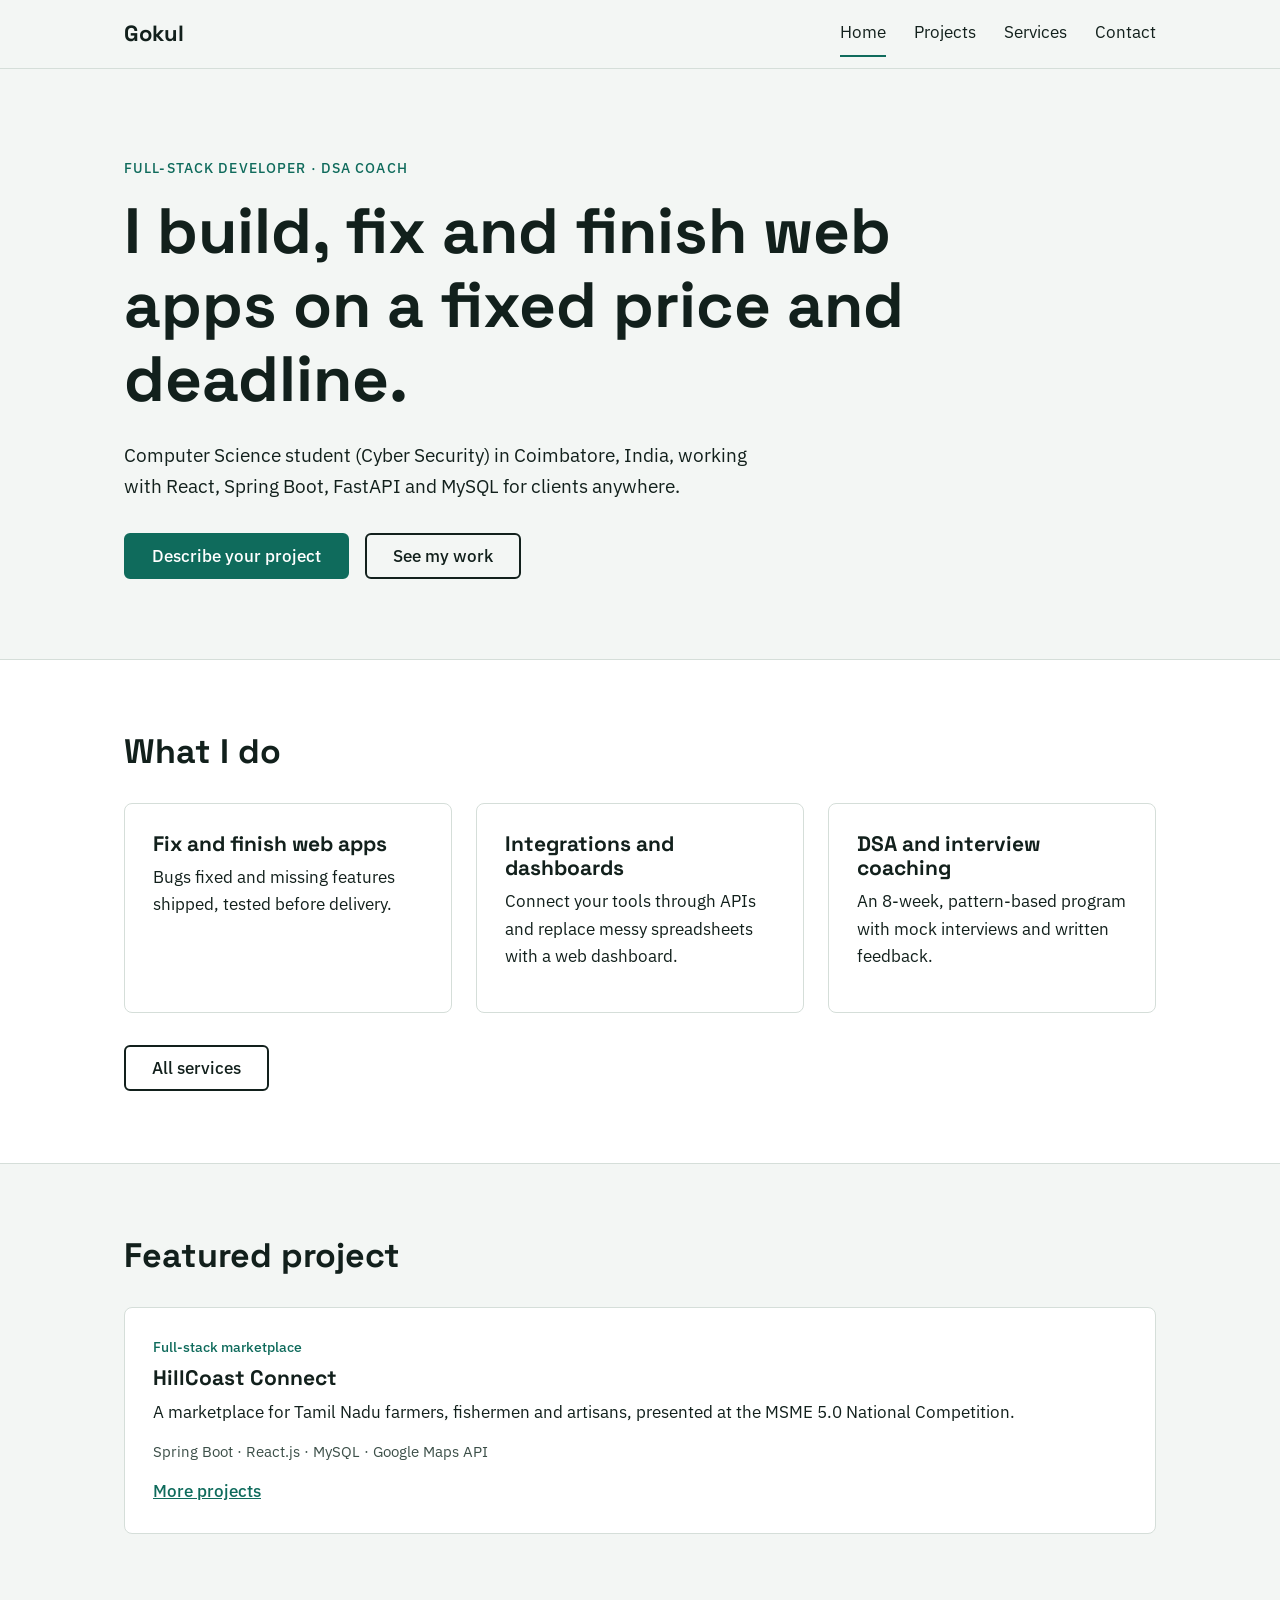
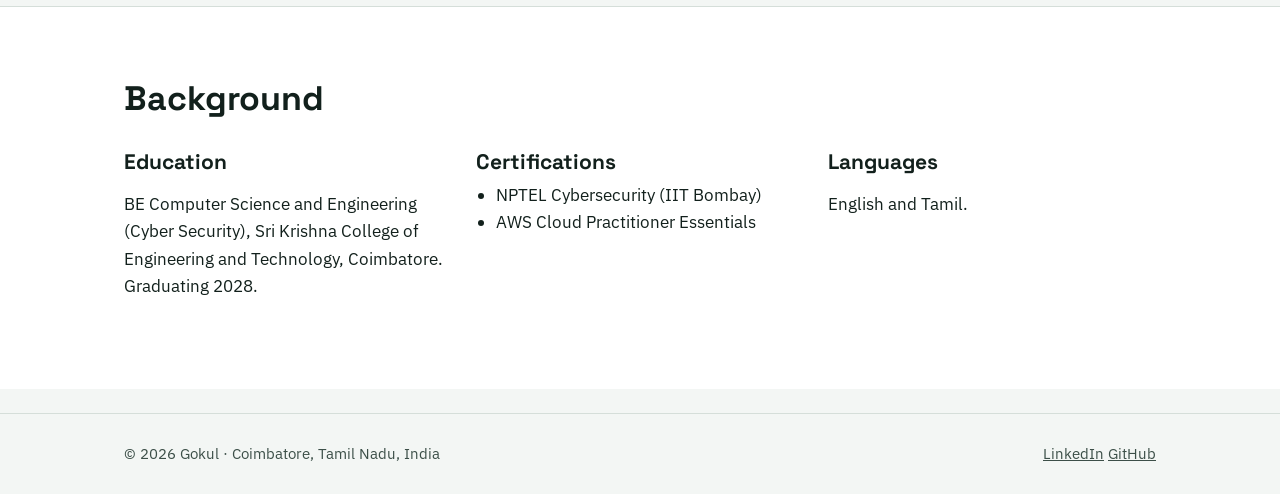
==== index.html @ b51adae1 "Initialize portfolio website" ====
<!doctype html>
<html lang="en">
<head>
<meta charset="utf-8">
<meta name="viewport" content="width=device-width, initial-scale=1">
<title>Gokul | Full-stack developer and DSA coach</title>
<meta name="description" content="Full-stack developer and DSA coach. I build, fix and finish web apps on a fixed price and deadline.">
<link rel="preconnect" href="https://fonts.googleapis.com">
<link rel="stylesheet" href="https://fonts.googleapis.com/css2?family=IBM+Plex+Sans:wght@400;500&family=Space+Grotesk:wght@500;700&display=swap">
<link rel="stylesheet" href="css/style.css">
</head>
<body>
<header class="site-header"><div class="wrap bar">
<a class="brand" href="index.html">Gokul</a>
<button class="menu" aria-expanded="false" aria-controls="nav">Menu</button>
<nav id="nav" aria-label="Main"><a href="index.html" aria-current="page">Home</a><a href="projects.html">Projects</a><a href="services.html">Services</a><a href="contact.html">Contact</a></nav>
</div></header>
<main>

<section class="wrap hero">
<p class="eyebrow">Full-stack developer &middot; DSA coach</p>
<h1>I build, fix and finish web apps on a fixed price and deadline.</h1>
<p class="lead">Computer Science student (Cyber Security) in Coimbatore, India, working with React, Spring Boot, FastAPI and MySQL for clients anywhere.</p>
<div class="actions"><a class="btn" href="contact.html">Describe your project</a><a class="btn ghost" href="projects.html">See my work</a></div>
</section>
<section class="block alt"><div class="wrap">
<h2>What I do</h2>
<div class="grid">
<div class="card"><h3>Fix and finish web apps</h3><p>Bugs fixed and missing features shipped, tested before delivery.</p></div>
<div class="card"><h3>Integrations and dashboards</h3><p>Connect your tools through APIs and replace messy spreadsheets with a web dashboard.</p></div>
<div class="card"><h3>DSA and interview coaching</h3><p>An 8-week, pattern-based program with mock interviews and written feedback.</p></div>
</div>
<div class="actions"><a class="btn ghost" href="services.html">All services</a></div>
</div></section>
<section class="block"><div class="wrap">
<h2>Featured project</h2>
<div class="card"><p class="tag">Full-stack marketplace</p><h3>HillCoast Connect</h3>
<p>A marketplace for Tamil Nadu farmers, fishermen and artisans, presented at the MSME 5.0 National Competition.</p>
<p class="stack">Spring Boot &middot; React.js &middot; MySQL &middot; Google Maps API</p>
<a class="more" href="projects.html">More projects</a></div>
</div></section>
<section class="block alt"><div class="wrap">
<h2>Background</h2>
<div class="grid">
<div><h3>Education</h3><p>BE Computer Science and Engineering (Cyber Security), Sri Krishna College of Engineering and Technology, Coimbatore. Graduating 2028.</p></div>
<div><h3>Certifications</h3><ul class="plain"><li>NPTEL Cybersecurity (IIT Bombay)</li><li>AWS Cloud Practitioner Essentials</li></ul></div>
<div><h3>Languages</h3><p>English and Tamil.</p></div>
</div>
</div></section>
</main>
<footer><div class="wrap"><span>&copy; <span id="year"></span> Gokul &middot; Coimbatore, Tamil Nadu, India</span>
<span><a data-site="linkedin" href="#">LinkedIn</a> <a data-site="github" href="#">GitHub</a></span></div></footer>
<script src="js/config.js"></script>
<script src="js/main.js"></script>
</body>
</html>
---- css/style.css ----
:root{--bg:#F3F6F4;--ink:#12201C;--mute:#3C4F48;--line:#D5DED9;--card:#fff;--accent:#0F6B5C}
*{box-sizing:border-box}
body{margin:0;background:var(--bg);color:var(--ink);font:17px/1.6 'IBM Plex Sans',system-ui,sans-serif}
h1,h2,h3,.brand{font-family:'Space Grotesk',system-ui,sans-serif;line-height:1.15;margin:0}
a{color:inherit}
:focus-visible{outline:3px solid var(--accent);outline-offset:3px}
.wrap{max-width:1080px;margin:0 auto;padding:0 24px}
.site-header{border-bottom:1px solid var(--line);background:var(--bg);position:sticky;top:0;z-index:5}
.bar{display:flex;align-items:center;justify-content:space-between;min-height:68px;gap:16px}
.brand{font-size:22px;font-weight:700;text-decoration:none}
nav{display:flex;gap:28px}
nav a{text-decoration:none;padding:8px 0;border-bottom:2px solid transparent}
nav a:hover,nav a[aria-current]{border-color:var(--accent)}
.menu{display:none;min-height:44px;padding:0 16px;border:2px solid var(--ink);background:none;color:inherit;font:inherit;border-radius:6px;cursor:pointer}
.eyebrow{font-size:14px;font-weight:500;letter-spacing:.08em;text-transform:uppercase;color:var(--accent);margin:0 0 16px}
.hero{padding-top:88px;padding-bottom:80px}
h1{font-size:clamp(36px,6vw,64px);font-weight:700;max-width:820px}
h2{font-size:clamp(26px,4vw,34px);margin-bottom:32px}
h3{font-size:21px;margin-bottom:8px}
.lead{font-size:19px;max-width:640px;margin:24px 0 0}
.actions{display:flex;flex-wrap:wrap;gap:16px;margin-top:32px}
.btn{display:inline-flex;align-items:center;min-height:46px;padding:0 26px;background:var(--accent);color:#fff;border:2px solid var(--accent);border-radius:6px;font:500 17px 'IBM Plex Sans',sans-serif;text-decoration:none;cursor:pointer}
.btn:hover{opacity:.88}
.btn.ghost{background:none;color:var(--ink);border-color:var(--ink)}
section.block{padding:72px 0;border-top:1px solid var(--line)}
section.alt{background:#fff}
.grid{display:grid;grid-template-columns:repeat(auto-fit,minmax(260px,1fr));gap:24px}
.card{background:var(--card);border:1px solid var(--line);border-radius:8px;padding:28px}
.card .tag{font-size:14px;font-weight:500;color:var(--accent);margin:0 0 8px}
.card p{margin:0 0 14px}
.stack{font-size:15px;color:var(--mute)}
.card a.more{color:var(--accent);font-weight:500}
.dark{background:var(--ink);color:var(--bg);border-radius:8px;padding:44px 32px}
.dark p{max-width:680px;margin:0 0 16px}
ol.steps{margin:0;padding-left:22px;max-width:680px}
ol.steps li{margin-bottom:10px}
ul.plain{margin:0;padding-left:20px}
form{display:grid;gap:20px;max-width:640px}
label{display:grid;gap:6px;font-weight:500}
input,select,textarea{font:inherit;padding:12px 14px;border:1px solid #8FA39B;border-radius:6px;background:#fff;color:var(--ink);min-height:46px}
textarea{min-height:150px;resize:vertical}
.hp{position:absolute;left:-9999px}
[data-site]:not(.on){display:none}
.status{min-height:24px;font-weight:500}
.contact-grid{display:grid;grid-template-columns:minmax(0,640px) 1fr;gap:56px}
footer{border-top:1px solid var(--line);padding:28px 0;font-size:15px;color:var(--mute);margin-top:24px}
footer .wrap{display:flex;flex-wrap:wrap;gap:12px 28px;justify-content:space-between}
@media(max-width:860px){.contact-grid{grid-template-columns:1fr;gap:40px}}
@media(max-width:720px){.menu{display:block}nav{display:none;position:absolute;left:0;right:0;top:68px;background:var(--bg);border-bottom:1px solid var(--line);flex-direction:column;gap:0;padding:8px 24px 16px}nav.open{display:flex}nav a{padding:12px 0;min-height:44px}.hero{padding-top:56px}}
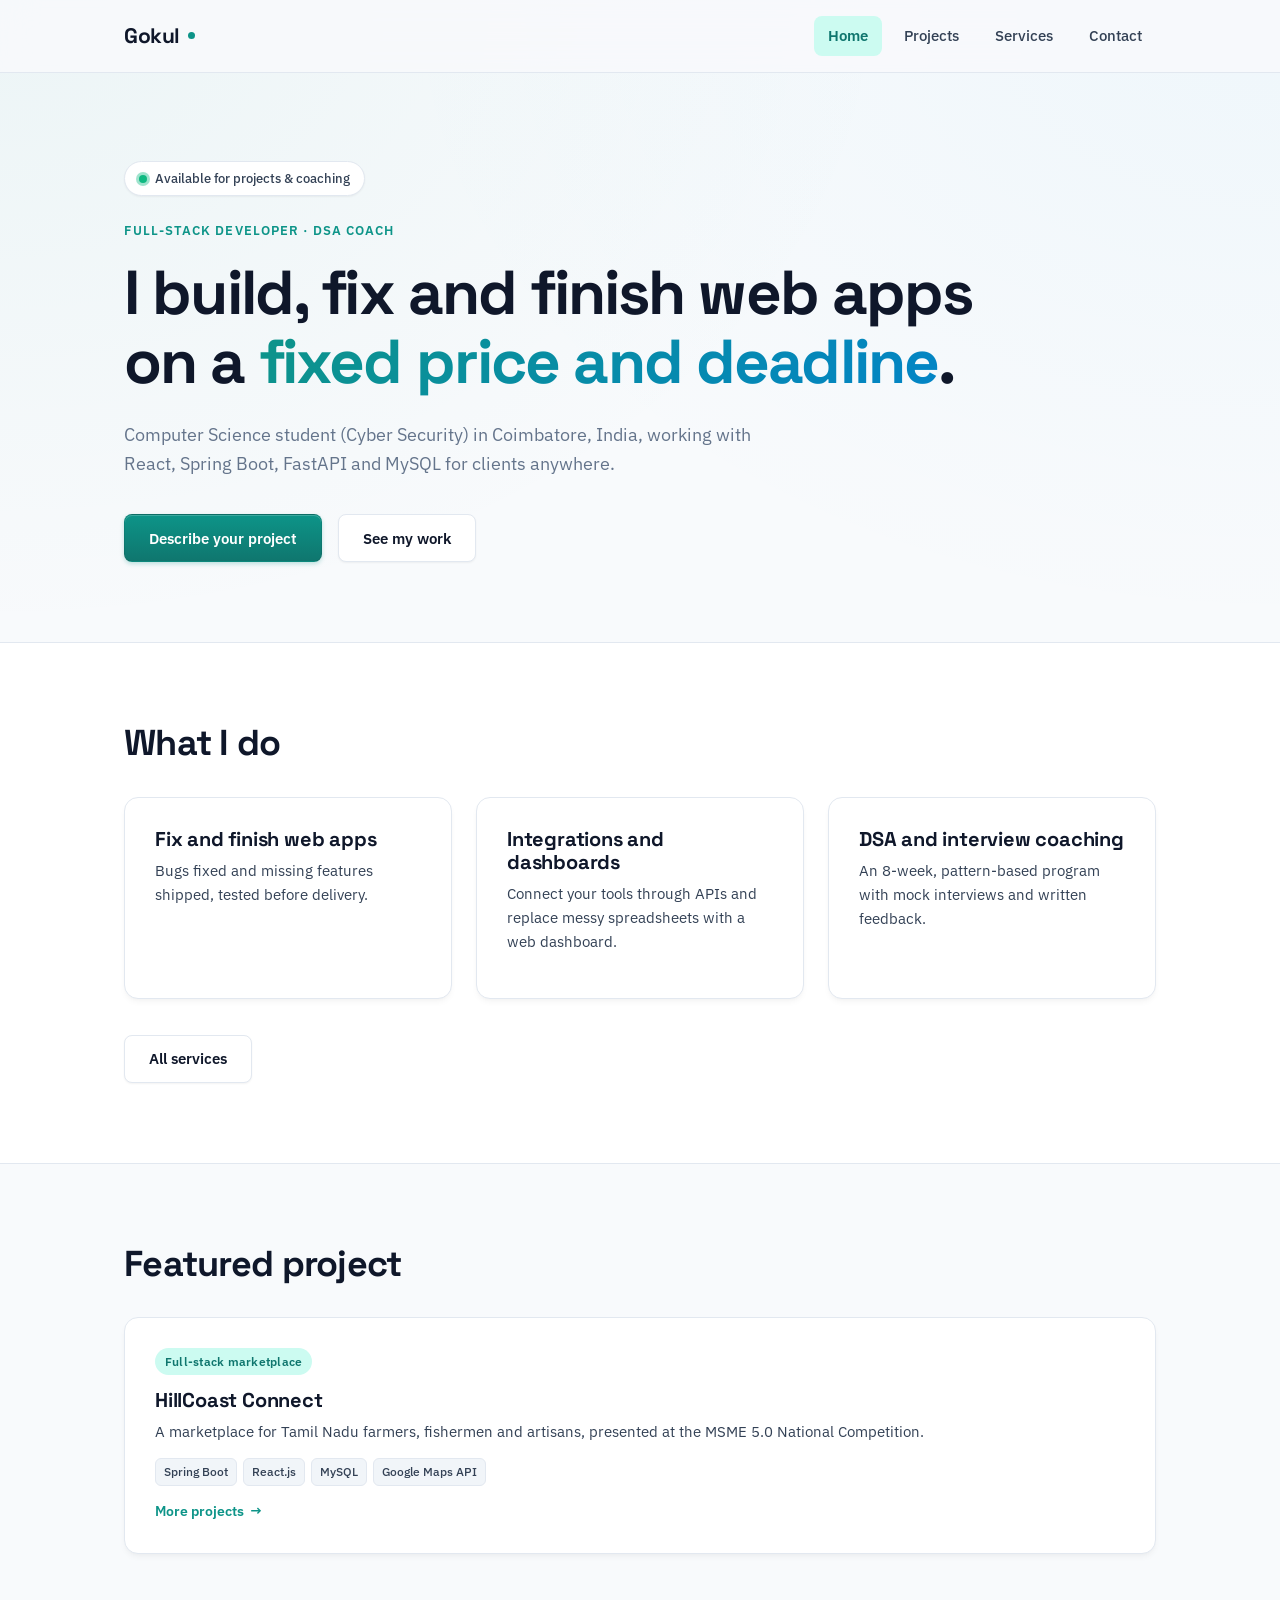
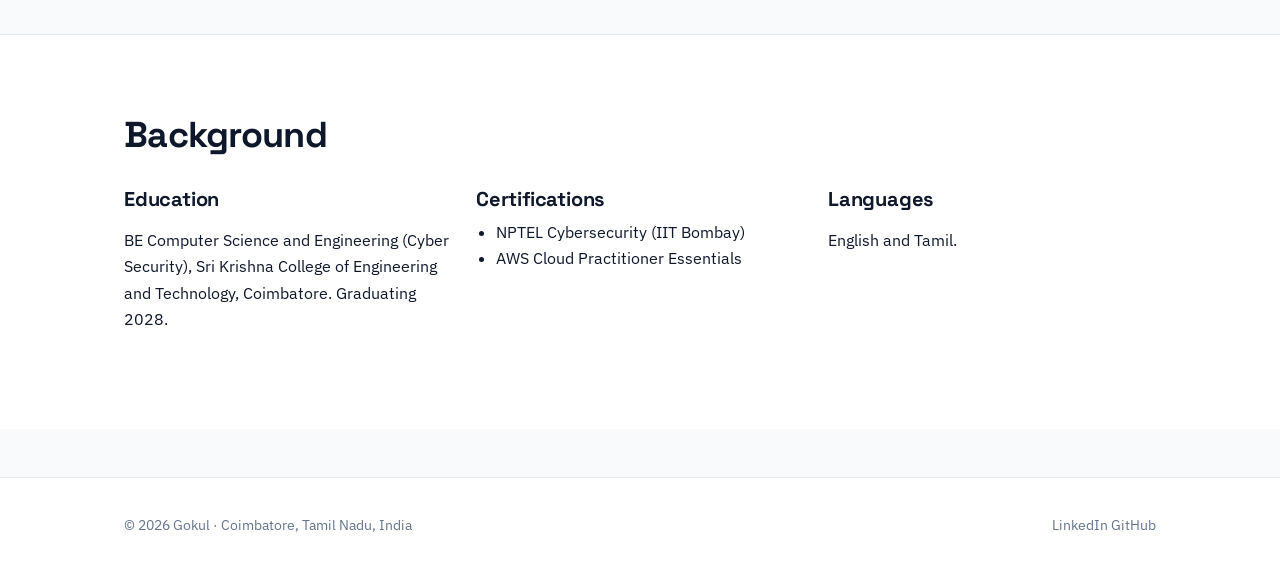
==== commit 76f83af2: "Elevate design to Apple/Stripe-inspired premium modern light theme" ====
--- a/index.html
+++ b/index.html
@@ -18,8 +18,9 @@
 <main>
 
 <section class="wrap hero">
+<div class="status-badge"><span class="status-dot"></span> Available for projects &amp; coaching</div>
 <p class="eyebrow">Full-stack developer &middot; DSA coach</p>
-<h1>I build, fix and finish web apps on a fixed price and deadline.</h1>
+<h1>I build, fix and finish web apps on a <span class="gradient-text">fixed price and deadline</span>.</h1>
 <p class="lead">Computer Science student (Cyber Security) in Coimbatore, India, working with React, Spring Boot, FastAPI and MySQL for clients anywhere.</p>
 <div class="actions"><a class="btn" href="contact.html">Describe your project</a><a class="btn ghost" href="projects.html">See my work</a></div>
 </section>
--- a/css/style.css
+++ b/css/style.css
@@ -1,49 +1,582 @@
-:root{--bg:#F3F6F4;--ink:#12201C;--mute:#3C4F48;--line:#D5DED9;--card:#fff;--accent:#0F6B5C}
-*{box-sizing:border-box}
-body{margin:0;background:var(--bg);color:var(--ink);font:17px/1.6 'IBM Plex Sans',system-ui,sans-serif}
-h1,h2,h3,.brand{font-family:'Space Grotesk',system-ui,sans-serif;line-height:1.15;margin:0}
-a{color:inherit}
-:focus-visible{outline:3px solid var(--accent);outline-offset:3px}
-.wrap{max-width:1080px;margin:0 auto;padding:0 24px}
-.site-header{border-bottom:1px solid var(--line);background:var(--bg);position:sticky;top:0;z-index:5}
-.bar{display:flex;align-items:center;justify-content:space-between;min-height:68px;gap:16px}
-.brand{font-size:22px;font-weight:700;text-decoration:none}
-nav{display:flex;gap:28px}
-nav a{text-decoration:none;padding:8px 0;border-bottom:2px solid transparent}
-nav a:hover,nav a[aria-current]{border-color:var(--accent)}
-.menu{display:none;min-height:44px;padding:0 16px;border:2px solid var(--ink);background:none;color:inherit;font:inherit;border-radius:6px;cursor:pointer}
-.eyebrow{font-size:14px;font-weight:500;letter-spacing:.08em;text-transform:uppercase;color:var(--accent);margin:0 0 16px}
-.hero{padding-top:88px;padding-bottom:80px}
-h1{font-size:clamp(36px,6vw,64px);font-weight:700;max-width:820px}
-h2{font-size:clamp(26px,4vw,34px);margin-bottom:32px}
-h3{font-size:21px;margin-bottom:8px}
-.lead{font-size:19px;max-width:640px;margin:24px 0 0}
-.actions{display:flex;flex-wrap:wrap;gap:16px;margin-top:32px}
-.btn{display:inline-flex;align-items:center;min-height:46px;padding:0 26px;background:var(--accent);color:#fff;border:2px solid var(--accent);border-radius:6px;font:500 17px 'IBM Plex Sans',sans-serif;text-decoration:none;cursor:pointer}
-.btn:hover{opacity:.88}
-.btn.ghost{background:none;color:var(--ink);border-color:var(--ink)}
-section.block{padding:72px 0;border-top:1px solid var(--line)}
-section.alt{background:#fff}
-.grid{display:grid;grid-template-columns:repeat(auto-fit,minmax(260px,1fr));gap:24px}
-.card{background:var(--card);border:1px solid var(--line);border-radius:8px;padding:28px}
-.card .tag{font-size:14px;font-weight:500;color:var(--accent);margin:0 0 8px}
-.card p{margin:0 0 14px}
-.stack{font-size:15px;color:var(--mute)}
-.card a.more{color:var(--accent);font-weight:500}
-.dark{background:var(--ink);color:var(--bg);border-radius:8px;padding:44px 32px}
-.dark p{max-width:680px;margin:0 0 16px}
-ol.steps{margin:0;padding-left:22px;max-width:680px}
-ol.steps li{margin-bottom:10px}
-ul.plain{margin:0;padding-left:20px}
-form{display:grid;gap:20px;max-width:640px}
-label{display:grid;gap:6px;font-weight:500}
-input,select,textarea{font:inherit;padding:12px 14px;border:1px solid #8FA39B;border-radius:6px;background:#fff;color:var(--ink);min-height:46px}
-textarea{min-height:150px;resize:vertical}
-.hp{position:absolute;left:-9999px}
-[data-site]:not(.on){display:none}
-.status{min-height:24px;font-weight:500}
-.contact-grid{display:grid;grid-template-columns:minmax(0,640px) 1fr;gap:56px}
-footer{border-top:1px solid var(--line);padding:28px 0;font-size:15px;color:var(--mute);margin-top:24px}
-footer .wrap{display:flex;flex-wrap:wrap;gap:12px 28px;justify-content:space-between}
-@media(max-width:860px){.contact-grid{grid-template-columns:1fr;gap:40px}}
-@media(max-width:720px){.menu{display:block}nav{display:none;position:absolute;left:0;right:0;top:68px;background:var(--bg);border-bottom:1px solid var(--line);flex-direction:column;gap:0;padding:8px 24px 16px}nav.open{display:flex}nav a{padding:12px 0;min-height:44px}.hero{padding-top:56px}}
+:root {
+  --bg: #F8FAFC;
+  --surface: #FFFFFF;
+  --surface-alt: #F1F5F9;
+  --ink: #0F172A;
+  --ink-light: #334155;
+  --mute: #64748B;
+  --line: #E2E8F0;
+  --line-subtle: #EDF2F7;
+  --accent: #0D9488;
+  --accent-hover: #0F766E;
+  --accent-light: #CCFBF1;
+  --accent-glow: rgba(13, 148, 136, 0.15);
+  --card-shadow: 0 4px 6px -1px rgba(0, 0, 0, 0.04), 0 2px 4px -2px rgba(0, 0, 0, 0.03);
+  --card-hover-shadow: 0 20px 25px -5px rgba(0, 0, 0, 0.08), 0 8px 10px -6px rgba(0, 0, 0, 0.04);
+  --radius-sm: 8px;
+  --radius-md: 14px;
+  --radius-lg: 20px;
+  --radius-full: 9999px;
+}
+
+* { box-sizing: border-box; }
+
+body {
+  margin: 0;
+  background-color: var(--bg);
+  background-image: 
+    radial-gradient(at 0% 0%, rgba(13, 148, 136, 0.05) 0px, transparent 50%),
+    radial-gradient(at 100% 0%, rgba(14, 165, 233, 0.04) 0px, transparent 50%);
+  background-attachment: fixed;
+  color: var(--ink);
+  font: 16px/1.65 'IBM Plex Sans', -apple-system, BlinkMacSystemFont, 'Segoe UI', Roboto, sans-serif;
+  -webkit-font-smoothing: antialiased;
+}
+
+h1, h2, h3, .brand {
+  font-family: 'Space Grotesk', -apple-system, BlinkMacSystemFont, system-ui, sans-serif;
+  line-height: 1.15;
+  margin: 0;
+  letter-spacing: -0.02em;
+}
+
+a { color: inherit; }
+
+:focus-visible {
+  outline: 3px solid var(--accent);
+  outline-offset: 3px;
+}
+
+.wrap {
+  max-width: 1080px;
+  margin: 0 auto;
+  padding: 0 24px;
+}
+
+/* Header */
+.site-header {
+  background: rgba(248, 250, 252, 0.85);
+  backdrop-filter: blur(16px);
+  -webkit-backdrop-filter: blur(16px);
+  border-bottom: 1px solid var(--line);
+  position: sticky;
+  top: 0;
+  z-index: 50;
+  transition: all 0.2s ease;
+}
+
+.bar {
+  display: flex;
+  align-items: center;
+  justify-content: space-between;
+  min-height: 72px;
+  gap: 16px;
+}
+
+.brand {
+  font-size: 21px;
+  font-weight: 700;
+  text-decoration: none;
+  display: inline-flex;
+  align-items: center;
+  gap: 8px;
+  color: var(--ink);
+}
+
+.brand::after {
+  content: '';
+  width: 7px;
+  height: 7px;
+  background: var(--accent);
+  border-radius: 50%;
+  display: inline-block;
+}
+
+nav {
+  display: flex;
+  gap: 8px;
+  align-items: center;
+}
+
+nav a {
+  text-decoration: none;
+  color: var(--ink-light);
+  font-weight: 500;
+  font-size: 15px;
+  padding: 8px 14px;
+  border-radius: var(--radius-sm);
+  transition: all 0.2s ease;
+}
+
+nav a:hover {
+  color: var(--ink);
+  background: rgba(0, 0, 0, 0.04);
+}
+
+nav a[aria-current] {
+  color: var(--accent-hover);
+  background: var(--accent-light);
+  font-weight: 600;
+}
+
+.menu {
+  display: none;
+  min-height: 44px;
+  padding: 0 16px;
+  border: 1px solid var(--line);
+  background: var(--surface);
+  color: var(--ink);
+  font: inherit;
+  font-weight: 500;
+  border-radius: var(--radius-sm);
+  cursor: pointer;
+  box-shadow: 0 1px 2px rgba(0,0,0,0.05);
+}
+
+/* Status Pill */
+.status-badge {
+  display: inline-flex;
+  align-items: center;
+  gap: 8px;
+  padding: 6px 14px;
+  background: var(--surface);
+  border: 1px solid var(--line);
+  border-radius: var(--radius-full);
+  font-size: 13px;
+  font-weight: 500;
+  color: var(--ink-light);
+  box-shadow: 0 1px 2px rgba(0, 0, 0, 0.05);
+  margin-bottom: 24px;
+}
+
+.status-dot {
+  width: 8px;
+  height: 8px;
+  background: #10B981;
+  border-radius: 50%;
+  position: relative;
+}
+
+.status-dot::after {
+  content: '';
+  position: absolute;
+  inset: -3px;
+  border-radius: 50%;
+  background: rgba(16, 185, 129, 0.4);
+  animation: status-pulse 2s infinite ease-in-out;
+}
+
+@keyframes status-pulse {
+  0% { transform: scale(0.9); opacity: 0.8; }
+  50% { transform: scale(1.6); opacity: 0; }
+  100% { transform: scale(0.9); opacity: 0; }
+}
+
+.eyebrow {
+  font-size: 13px;
+  font-weight: 600;
+  letter-spacing: .08em;
+  text-transform: uppercase;
+  color: var(--accent);
+  margin: 0 0 16px;
+}
+
+/* Hero Section */
+.hero {
+  padding-top: 88px;
+  padding-bottom: 80px;
+}
+
+h1 {
+  font-size: clamp(38px, 5.5vw, 62px);
+  font-weight: 700;
+  letter-spacing: -0.03em;
+  line-height: 1.12;
+  color: var(--ink);
+  max-width: 860px;
+}
+
+.gradient-text {
+  background: linear-gradient(135deg, var(--accent) 0%, #0284C7 100%);
+  -webkit-background-clip: text;
+  -webkit-text-fill-color: transparent;
+}
+
+h2 {
+  font-size: clamp(26px, 4vw, 36px);
+  letter-spacing: -0.02em;
+  margin-bottom: 32px;
+}
+
+h3 {
+  font-size: 20px;
+  letter-spacing: -0.01em;
+  margin-bottom: 8px;
+}
+
+.lead {
+  font-size: 18px;
+  line-height: 1.6;
+  color: var(--mute);
+  max-width: 680px;
+  margin: 24px 0 0;
+}
+
+.actions {
+  display: flex;
+  flex-wrap: wrap;
+  gap: 16px;
+  margin-top: 36px;
+}
+
+/* Buttons */
+.btn {
+  display: inline-flex;
+  align-items: center;
+  justify-content: center;
+  gap: 8px;
+  min-height: 48px;
+  padding: 0 24px;
+  background: linear-gradient(180deg, var(--accent) 0%, var(--accent-hover) 100%);
+  color: #FFFFFF;
+  border: 1px solid rgba(0, 0, 0, 0.08);
+  border-radius: var(--radius-sm);
+  font: 600 15px 'IBM Plex Sans', sans-serif;
+  text-decoration: none;
+  cursor: pointer;
+  box-shadow: 0 2px 4px rgba(13, 148, 136, 0.25), inset 0 1px 0 rgba(255, 255, 255, 0.2);
+  transition: all 0.2s ease;
+}
+
+.btn:hover {
+  transform: translateY(-1px);
+  box-shadow: 0 6px 16px rgba(13, 148, 136, 0.35), inset 0 1px 0 rgba(255, 255, 255, 0.2);
+  opacity: 1;
+}
+
+.btn:active {
+  transform: translateY(0);
+}
+
+.btn.ghost {
+  background: var(--surface);
+  color: var(--ink);
+  border: 1px solid var(--line);
+  box-shadow: 0 1px 2px rgba(0, 0, 0, 0.05);
+}
+
+.btn.ghost:hover {
+  background: #FFFFFF;
+  border-color: #CBD5E1;
+  box-shadow: 0 4px 12px rgba(0, 0, 0, 0.06);
+  color: var(--accent-hover);
+}
+
+/* Layout blocks */
+section.block {
+  padding: 80px 0;
+  border-top: 1px solid var(--line);
+}
+
+section.alt {
+  background: #FFFFFF;
+}
+
+.grid {
+  display: grid;
+  grid-template-columns: repeat(auto-fit, minmax(280px, 1fr));
+  gap: 24px;
+}
+
+/* Cards */
+.card {
+  background: var(--surface);
+  border: 1px solid var(--line);
+  border-radius: var(--radius-md);
+  padding: 30px;
+  box-shadow: var(--card-shadow);
+  transition: transform 0.25s cubic-bezier(0.16, 1, 0.3, 1), box-shadow 0.25s cubic-bezier(0.16, 1, 0.3, 1), border-color 0.25s ease;
+  display: flex;
+  flex-direction: column;
+}
+
+.card:hover {
+  transform: translateY(-4px);
+  box-shadow: var(--card-hover-shadow);
+  border-color: #CBD5E1;
+}
+
+.card .tag {
+  display: inline-flex;
+  align-items: center;
+  width: fit-content;
+  padding: 4px 10px;
+  background: var(--accent-light);
+  color: var(--accent-hover);
+  border-radius: var(--radius-full);
+  font-size: 12px;
+  font-weight: 600;
+  letter-spacing: 0.02em;
+  margin: 0 0 14px;
+}
+
+.card p {
+  margin: 0 0 14px;
+  color: var(--ink-light);
+  font-size: 15px;
+  line-height: 1.6;
+}
+
+/* Tech stack pills */
+.stack {
+  font-size: 14px;
+  display: flex;
+  flex-wrap: wrap;
+  gap: 6px;
+  margin: 16px 0 20px;
+}
+
+.pill {
+  font-size: 12px;
+  font-weight: 500;
+  color: var(--ink-light);
+  background: var(--surface-alt);
+  border: 1px solid var(--line);
+  border-radius: 6px;
+  padding: 3px 8px;
+  transition: background 0.2s ease;
+}
+
+.card:hover .pill {
+  background: #FFFFFF;
+}
+
+.card a.more {
+  margin-top: auto;
+  color: var(--accent);
+  font-weight: 600;
+  font-size: 14px;
+  text-decoration: none;
+  display: inline-flex;
+  align-items: center;
+  gap: 6px;
+  transition: gap 0.2s ease, color 0.2s ease;
+}
+
+.card a.more:hover {
+  color: var(--accent-hover);
+  gap: 10px;
+}
+
+.card a.more::after {
+  content: '→';
+  font-weight: 600;
+  display: inline-block;
+  transition: transform 0.2s ease;
+}
+
+.card a.more:hover::after {
+  transform: translateX(3px);
+}
+
+/* Dark Accent Banner */
+.dark {
+  background: linear-gradient(135deg, #0F172A 0%, #1E293B 100%);
+  color: #F8FAFC;
+  border-radius: var(--radius-lg);
+  padding: 48px 40px;
+  border: 1px solid rgba(255, 255, 255, 0.08);
+  box-shadow: 0 20px 25px -5px rgba(15, 23, 42, 0.25);
+  position: relative;
+  overflow: hidden;
+}
+
+.dark::before {
+  content: '';
+  position: absolute;
+  top: 0;
+  right: 0;
+  width: 320px;
+  height: 320px;
+  background: radial-gradient(circle, rgba(13, 148, 136, 0.28) 0%, transparent 70%);
+  pointer-events: none;
+}
+
+.dark h2, .dark h3 {
+  color: #FFFFFF;
+}
+
+.dark p {
+  color: #94A3B8;
+  max-width: 680px;
+  margin: 0 0 16px;
+}
+
+/* Steps list */
+ol.steps {
+  list-style: none;
+  counter-reset: step-counter;
+  padding: 0;
+  display: grid;
+  gap: 16px;
+  max-width: 680px;
+}
+
+ol.steps li {
+  counter-increment: step-counter;
+  display: flex;
+  align-items: flex-start;
+  gap: 16px;
+  background: var(--surface);
+  border: 1px solid var(--line);
+  border-radius: var(--radius-sm);
+  padding: 16px 20px;
+  font-weight: 500;
+  color: var(--ink);
+  box-shadow: var(--card-shadow);
+  transition: transform 0.2s ease, border-color 0.2s ease;
+}
+
+ol.steps li:hover {
+  transform: translateX(4px);
+  border-color: var(--accent);
+}
+
+ol.steps li::before {
+  content: counter(step-counter, decimal-leading-zero);
+  font-family: 'Space Grotesk', sans-serif;
+  font-size: 13px;
+  font-weight: 700;
+  color: var(--accent);
+  background: var(--accent-light);
+  width: 32px;
+  height: 32px;
+  border-radius: 8px;
+  display: inline-flex;
+  align-items: center;
+  justify-content: center;
+  flex-shrink: 0;
+}
+
+ul.plain {
+  margin: 0;
+  padding-left: 20px;
+}
+
+/* Forms */
+form {
+  display: grid;
+  gap: 20px;
+  max-width: 640px;
+  background: var(--surface);
+  padding: 36px;
+  border: 1px solid var(--line);
+  border-radius: var(--radius-md);
+  box-shadow: var(--card-shadow);
+}
+
+label {
+  display: grid;
+  gap: 6px;
+  font-size: 14px;
+  font-weight: 600;
+  color: var(--ink);
+}
+
+input, select, textarea {
+  font: inherit;
+  padding: 12px 16px;
+  border: 1px solid var(--line);
+  border-radius: var(--radius-sm);
+  background: #FFFFFF;
+  color: var(--ink);
+  min-height: 48px;
+  transition: all 0.2s ease;
+}
+
+input:focus, select:focus, textarea:focus {
+  border-color: var(--accent);
+  box-shadow: 0 0 0 4px var(--accent-glow);
+  outline: none;
+}
+
+textarea {
+  min-height: 150px;
+  resize: vertical;
+}
+
+.hp {
+  position: absolute;
+  left: -9999px;
+}
+
+[data-site]:not(.on) {
+  display: none;
+}
+
+.status {
+  min-height: 24px;
+  font-weight: 500;
+  font-size: 14px;
+  color: var(--mute);
+}
+
+.contact-grid {
+  display: grid;
+  grid-template-columns: minmax(0, 640px) 1fr;
+  gap: 56px;
+}
+
+/* Footer */
+footer {
+  border-top: 1px solid var(--line);
+  padding: 36px 0;
+  font-size: 14px;
+  color: var(--mute);
+  margin-top: 48px;
+  background: var(--surface);
+}
+
+footer .wrap {
+  display: flex;
+  flex-wrap: wrap;
+  gap: 16px 32px;
+  justify-content: space-between;
+  align-items: center;
+}
+
+footer a {
+  text-decoration: none;
+  transition: color 0.2s ease;
+}
+
+footer a:hover {
+  color: var(--accent-hover);
+}
+
+/* Responsive */
+@media (max-width: 860px) {
+  .contact-grid { grid-template-columns: 1fr; gap: 40px; }
+}
+
+@media (max-width: 720px) {
+  .menu { display: block; }
+  nav {
+    display: none;
+    position: absolute;
+    left: 0;
+    right: 0;
+    top: 72px;
+    background: var(--surface);
+    border-bottom: 1px solid var(--line);
+    flex-direction: column;
+    gap: 4px;
+    padding: 12px 24px 20px;
+    box-shadow: 0 8px 16px rgba(0, 0, 0, 0.08);
+  }
+  nav.open { display: flex; }
+  nav a { padding: 12px 14px; width: 100%; }
+  .hero { padding-top: 56px; }
+  form { padding: 24px 20px; }
+  .dark { padding: 36px 24px; }
+}
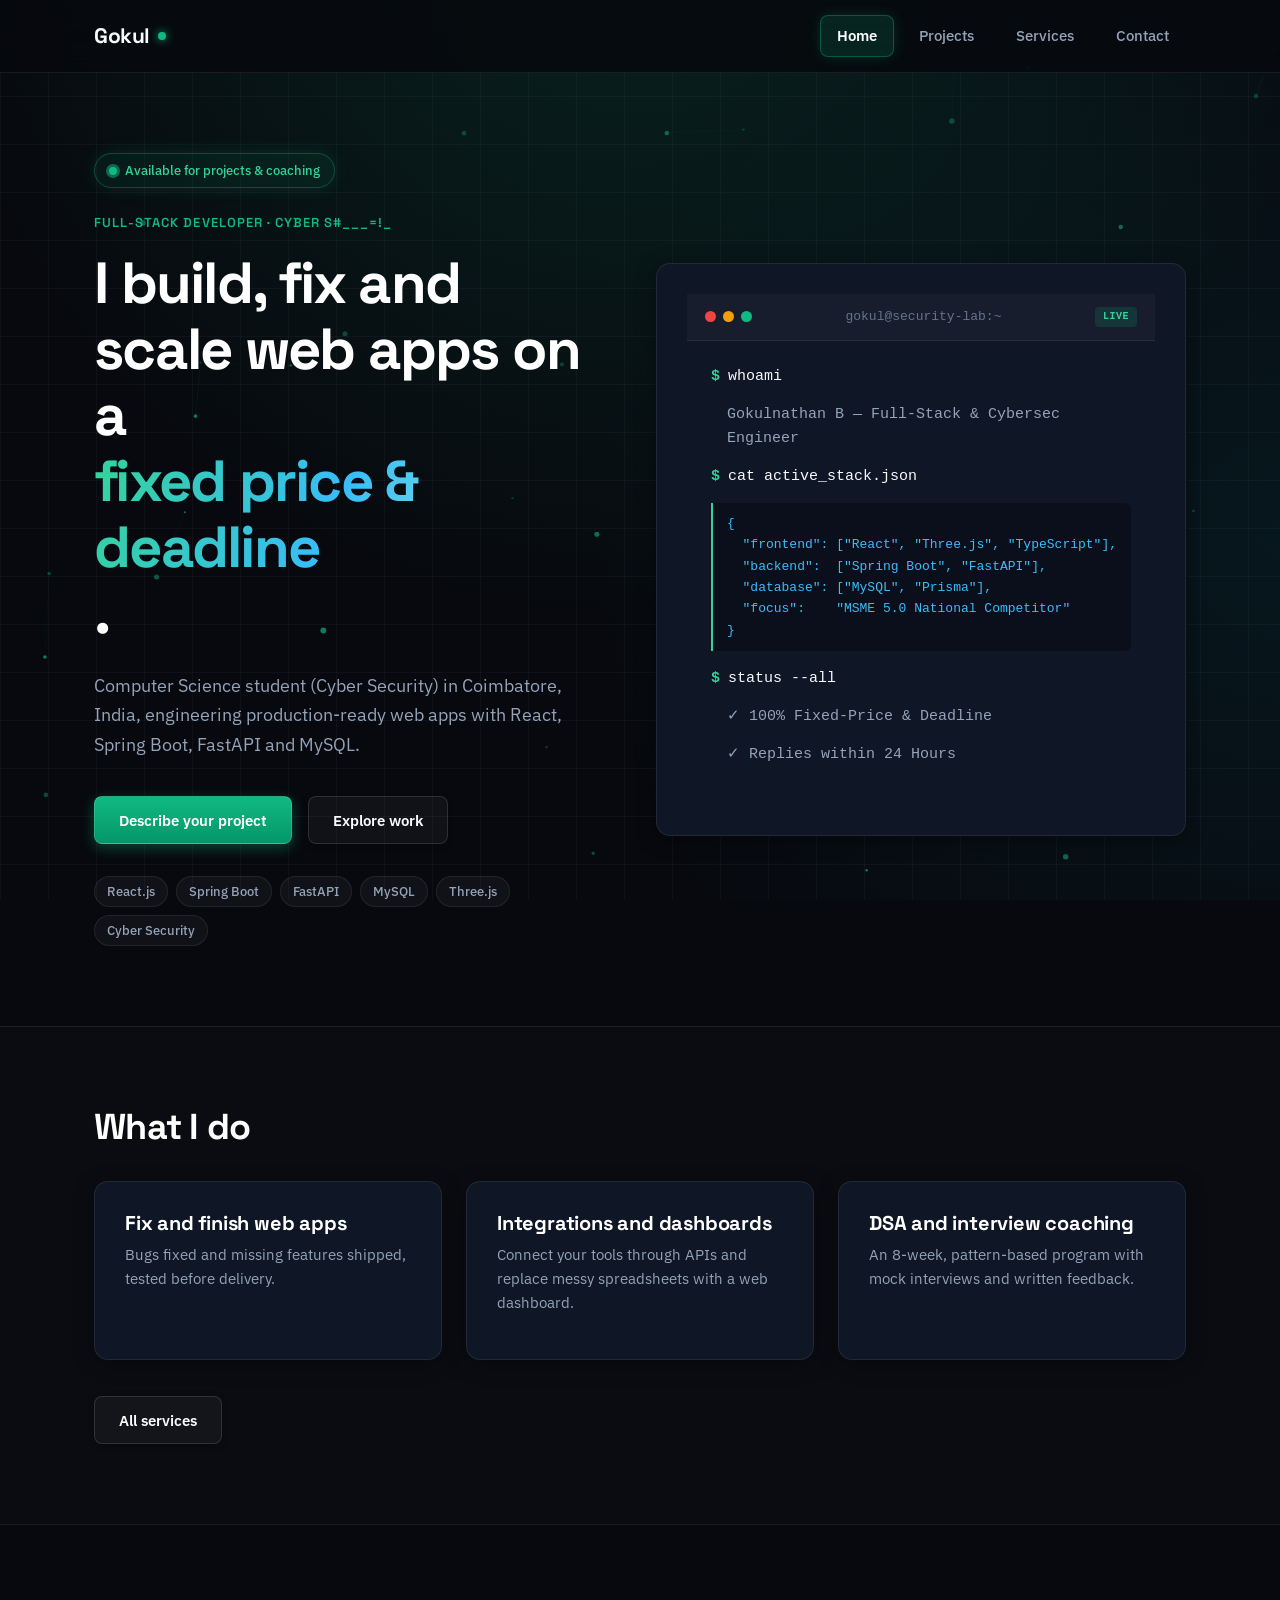
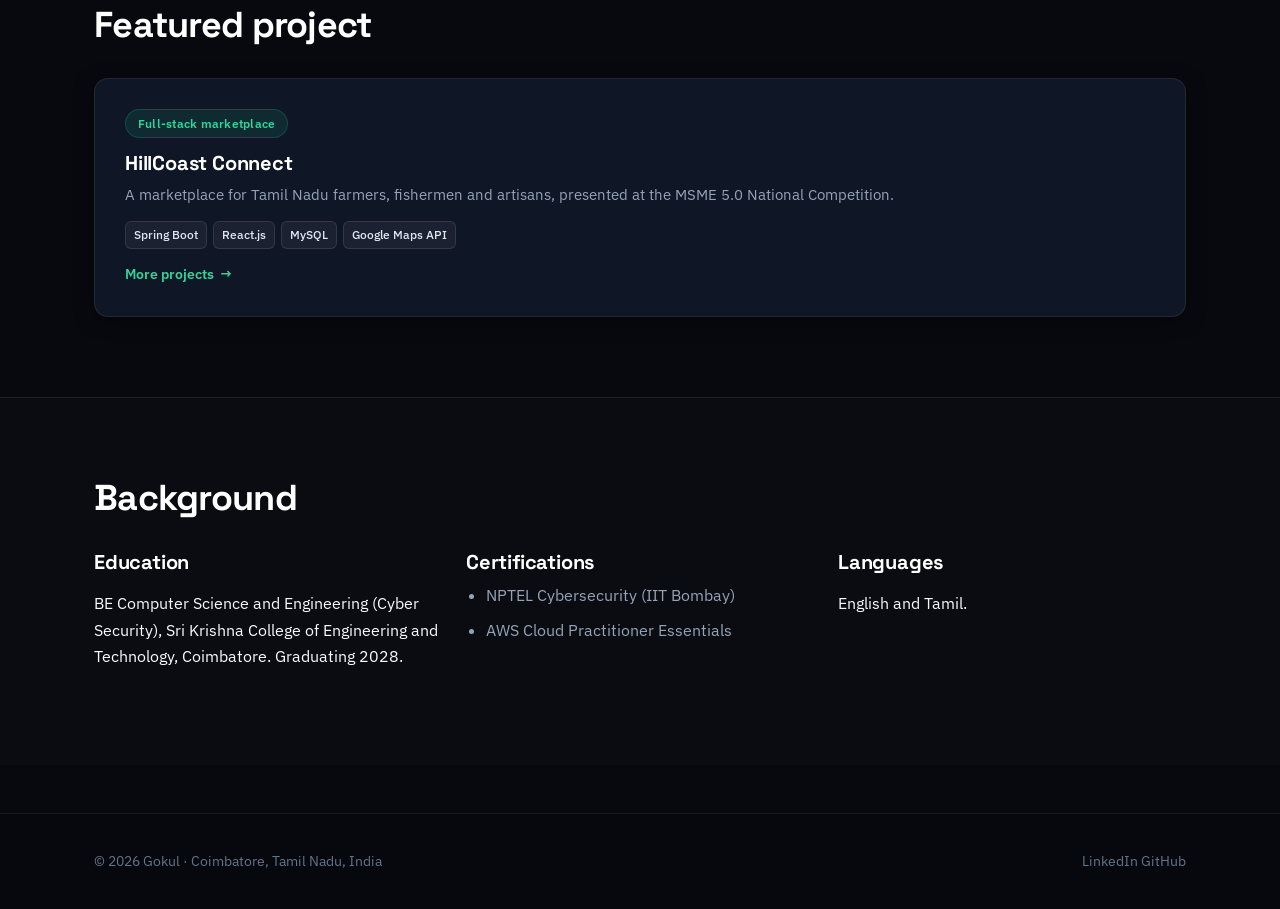
==== commit 2ff05a2e: "Transform to authentic React Bits dark theme with split hero and 3D terminal showcase" ====
--- a/index.html
+++ b/index.html
@@ -17,12 +17,52 @@
 </div></header>
 <main>
 
-<section class="wrap hero">
+<section class="wrap hero hero-split">
+<div class="hero-content">
 <div class="status-badge"><span class="status-dot"></span> Available for projects &amp; coaching</div>
-<p class="eyebrow">Full-stack developer &middot; DSA coach</p>
-<h1>I build, fix and finish web apps on a <span class="gradient-text">fixed price and deadline</span>.</h1>
-<p class="lead">Computer Science student (Cyber Security) in Coimbatore, India, working with React, Spring Boot, FastAPI and MySQL for clients anywhere.</p>
-<div class="actions"><a class="btn" href="contact.html">Describe your project</a><a class="btn ghost" href="projects.html">See my work</a></div>
+<p class="eyebrow">Full-stack developer &middot; Cyber Security</p>
+<h1>I build, fix and scale web apps on a <span class="gradient-text">fixed price &amp; deadline</span>.</h1>
+<p class="lead">Computer Science student (Cyber Security) in Coimbatore, India, engineering production-ready web apps with React, Spring Boot, FastAPI and MySQL.</p>
+<div class="actions">
+<a class="btn" href="contact.html">Describe your project</a>
+<a class="btn ghost" href="projects.html">Explore work</a>
+</div>
+<div class="hero-tech-strip">
+<span class="tech-tag">React.js</span>
+<span class="tech-tag">Spring Boot</span>
+<span class="tech-tag">FastAPI</span>
+<span class="tech-tag">MySQL</span>
+<span class="tech-tag">Three.js</span>
+<span class="tech-tag">Cyber Security</span>
+</div>
+</div>
+<div class="hero-visual">
+<div class="terminal-card card">
+<div class="terminal-header">
+<div class="terminal-dots">
+<span class="dot red"></span>
+<span class="dot yellow"></span>
+<span class="dot green"></span>
+</div>
+<span class="terminal-title">gokul@security-lab:~</span>
+<span class="terminal-badge">LIVE</span>
+</div>
+<div class="terminal-body">
+<p class="term-line"><span class="term-prompt">$</span> <span class="term-cmd">whoami</span></p>
+<p class="term-out">Gokulnathan B &mdash; Full-Stack &amp; Cybersec Engineer</p>
+<p class="term-line"><span class="term-prompt">$</span> <span class="term-cmd">cat active_stack.json</span></p>
+<pre class="term-code">{
+  "frontend": ["React", "Three.js", "TypeScript"],
+  "backend":  ["Spring Boot", "FastAPI"],
+  "database": ["MySQL", "Prisma"],
+  "focus":    "MSME 5.0 National Competitor"
+}</pre>
+<p class="term-line"><span class="term-prompt">$</span> <span class="term-cmd">status --all</span></p>
+<p class="term-out status-ok">&check; 100% Fixed-Price &amp; Deadline</p>
+<p class="term-out status-ok">&check; Replies within 24 Hours</p>
+</div>
+</div>
+</div>
 </section>
 <section class="block alt"><div class="wrap">
 <h2>What I do</h2>
--- a/css/style.css
+++ b/css/style.css
@@ -1,18 +1,20 @@
 :root {
-  --bg: #F8FAFC;
-  --surface: #FFFFFF;
-  --surface-alt: #F1F5F9;
-  --ink: #0F172A;
-  --ink-light: #334155;
+  --bg: #07090E;
+  --surface: #0D121D;
+  --surface-card: #0F1626;
+  --surface-alt: #162032;
+  --ink: #F8FAFC;
+  --ink-light: #94A3B8;
   --mute: #64748B;
-  --line: #E2E8F0;
-  --line-subtle: #EDF2F7;
-  --accent: #0D9488;
-  --accent-hover: #0F766E;
-  --accent-light: #CCFBF1;
-  --accent-glow: rgba(13, 148, 136, 0.15);
-  --card-shadow: 0 4px 6px -1px rgba(0, 0, 0, 0.04), 0 2px 4px -2px rgba(0, 0, 0, 0.03);
-  --card-hover-shadow: 0 20px 25px -5px rgba(0, 0, 0, 0.08), 0 8px 10px -6px rgba(0, 0, 0, 0.04);
+  --line: rgba(255, 255, 255, 0.08);
+  --line-hover: rgba(16, 185, 129, 0.35);
+  --accent: #10B981;
+  --accent-cyan: #06B6D4;
+  --accent-hover: #059669;
+  --accent-light: rgba(16, 185, 129, 0.12);
+  --accent-glow: rgba(16, 185, 129, 0.25);
+  --card-shadow: 0 4px 20px -2px rgba(0, 0, 0, 0.5);
+  --card-hover-shadow: 0 20px 35px -5px rgba(0, 0, 0, 0.7), 0 0 25px -5px rgba(16, 185, 129, 0.25);
   --radius-sm: 8px;
   --radius-md: 14px;
   --radius-lg: 20px;
@@ -21,16 +23,21 @@
 
 * { box-sizing: border-box; }
 
+/* React Bits Dark Grid Background */
 body {
   margin: 0;
   background-color: var(--bg);
   background-image: 
-    radial-gradient(at 0% 0%, rgba(13, 148, 136, 0.05) 0px, transparent 50%),
-    radial-gradient(at 100% 0%, rgba(14, 165, 233, 0.04) 0px, transparent 50%);
+    radial-gradient(circle at 50% -10%, rgba(16, 185, 129, 0.15) 0%, transparent 60%),
+    radial-gradient(circle at 100% 60%, rgba(6, 182, 212, 0.08) 0%, transparent 50%),
+    linear-gradient(to right, rgba(255, 255, 255, 0.03) 1px, transparent 1px),
+    linear-gradient(to bottom, rgba(255, 255, 255, 0.03) 1px, transparent 1px);
+  background-size: 100% 100%, 100% 100%, 48px 48px, 48px 48px;
   background-attachment: fixed;
   color: var(--ink);
   font: 16px/1.65 'IBM Plex Sans', -apple-system, BlinkMacSystemFont, 'Segoe UI', Roboto, sans-serif;
   -webkit-font-smoothing: antialiased;
+  min-height: 100vh;
 }
 
 h1, h2, h3, .brand {
@@ -48,16 +55,16 @@
 }
 
 .wrap {
-  max-width: 1080px;
+  max-width: 1140px;
   margin: 0 auto;
   padding: 0 24px;
 }
 
 /* Header */
 .site-header {
-  background: rgba(248, 250, 252, 0.85);
-  backdrop-filter: blur(16px);
-  -webkit-backdrop-filter: blur(16px);
+  background: rgba(7, 9, 14, 0.85);
+  backdrop-filter: blur(20px);
+  -webkit-backdrop-filter: blur(20px);
   border-bottom: 1px solid var(--line);
   position: sticky;
   top: 0;
@@ -85,11 +92,12 @@
 
 .brand::after {
   content: '';
-  width: 7px;
-  height: 7px;
+  width: 8px;
+  height: 8px;
   background: var(--accent);
   border-radius: 50%;
   display: inline-block;
+  box-shadow: 0 0 10px var(--accent);
 }
 
 nav {
@@ -103,20 +111,24 @@
   color: var(--ink-light);
   font-weight: 500;
   font-size: 15px;
-  padding: 8px 14px;
+  padding: 8px 16px;
   border-radius: var(--radius-sm);
   transition: all 0.2s ease;
+  border: 1px solid transparent;
 }
 
 nav a:hover {
   color: var(--ink);
-  background: rgba(0, 0, 0, 0.04);
+  background: rgba(255, 255, 255, 0.05);
+  border-color: rgba(255, 255, 255, 0.08);
 }
 
 nav a[aria-current] {
-  color: var(--accent-hover);
-  background: var(--accent-light);
+  color: #FFFFFF;
+  background: rgba(16, 185, 129, 0.15);
+  border-color: rgba(16, 185, 129, 0.35);
   font-weight: 600;
+  box-shadow: 0 0 15px -3px rgba(16, 185, 129, 0.3);
 }
 
 .menu {
@@ -130,23 +142,29 @@
   font-weight: 500;
   border-radius: var(--radius-sm);
   cursor: pointer;
-  box-shadow: 0 1px 2px rgba(0,0,0,0.05);
-}
-
-/* Status Pill */
+}
+
+/* React Bits "StarBorder" Status Badge */
 .status-badge {
   display: inline-flex;
   align-items: center;
   gap: 8px;
   padding: 6px 14px;
-  background: var(--surface);
-  border: 1px solid var(--line);
+  background: rgba(16, 185, 129, 0.08);
+  border: 1px solid rgba(16, 185, 129, 0.3);
   border-radius: var(--radius-full);
   font-size: 13px;
   font-weight: 500;
-  color: var(--ink-light);
-  box-shadow: 0 1px 2px rgba(0, 0, 0, 0.05);
+  color: #34D399;
+  box-shadow: 0 0 20px -5px rgba(16, 185, 129, 0.3);
   margin-bottom: 24px;
+  transition: all 0.2s ease;
+}
+
+.status-badge:hover {
+  transform: translateY(-1px);
+  border-color: #34D399;
+  box-shadow: 0 0 25px -3px rgba(16, 185, 129, 0.5);
 }
 
 .status-dot {
@@ -162,14 +180,14 @@
   position: absolute;
   inset: -3px;
   border-radius: 50%;
-  background: rgba(16, 185, 129, 0.4);
+  background: rgba(16, 185, 129, 0.5);
   animation: status-pulse 2s infinite ease-in-out;
 }
 
 @keyframes status-pulse {
-  0% { transform: scale(0.9); opacity: 0.8; }
-  50% { transform: scale(1.6); opacity: 0; }
-  100% { transform: scale(0.9); opacity: 0; }
+  0% { transform: scale(0.9); opacity: 0.9; }
+  50% { transform: scale(1.8); opacity: 0; }
+  100% { transform: scale(0.9); opacity: 0.9; }
 }
 
 .eyebrow {
@@ -179,46 +197,72 @@
   text-transform: uppercase;
   color: var(--accent);
   margin: 0 0 16px;
-}
-
-/* Hero Section */
+  font-family: 'Space Grotesk', monospace, sans-serif;
+}
+
+/* Hero Section Split Layout */
 .hero {
-  padding-top: 88px;
+  padding-top: 80px;
   padding-bottom: 80px;
 }
 
+.hero-split {
+  display: grid;
+  grid-template-columns: 1.15fr 0.85fr;
+  align-items: center;
+  gap: 56px;
+}
+
 h1 {
-  font-size: clamp(38px, 5.5vw, 62px);
+  font-size: clamp(38px, 5.2vw, 58px);
   font-weight: 700;
   letter-spacing: -0.03em;
-  line-height: 1.12;
-  color: var(--ink);
-  max-width: 860px;
-}
-
+  line-height: 1.14;
+  color: #FFFFFF;
+}
+
+/* React Bits "ShinyText" Animated Shimmer Gradient */
 .gradient-text {
-  background: linear-gradient(135deg, var(--accent) 0%, #0284C7 100%);
+  background: linear-gradient(
+    110deg,
+    #34D399 0%,
+    #38BDF8 25%,
+    #A7F3D0 50%,
+    #38BDF8 75%,
+    #34D399 100%
+  );
+  background-size: 200% auto;
   -webkit-background-clip: text;
   -webkit-text-fill-color: transparent;
+  animation: shinySweep 4.5s linear infinite;
+  display: inline-block;
+  font-weight: 800;
+}
+
+@keyframes shinySweep {
+  to {
+    background-position: 200% center;
+  }
 }
 
 h2 {
   font-size: clamp(26px, 4vw, 36px);
   letter-spacing: -0.02em;
   margin-bottom: 32px;
+  color: #FFFFFF;
 }
 
 h3 {
   font-size: 20px;
   letter-spacing: -0.01em;
   margin-bottom: 8px;
+  color: #FFFFFF;
 }
 
 .lead {
   font-size: 18px;
-  line-height: 1.6;
-  color: var(--mute);
-  max-width: 680px;
+  line-height: 1.65;
+  color: var(--ink-light);
   margin: 24px 0 0;
 }
 
@@ -229,7 +273,133 @@
   margin-top: 36px;
 }
 
-/* Buttons */
+.hero-tech-strip {
+  display: flex;
+  flex-wrap: wrap;
+  gap: 8px;
+  margin-top: 32px;
+}
+
+.tech-tag {
+  font-size: 13px;
+  font-weight: 500;
+  color: var(--ink-light);
+  background: rgba(255, 255, 255, 0.04);
+  border: 1px solid rgba(255, 255, 255, 0.08);
+  border-radius: var(--radius-full);
+  padding: 4px 12px;
+  transition: all 0.2s ease;
+}
+
+.tech-tag:hover {
+  color: #34D399;
+  border-color: rgba(16, 185, 129, 0.4);
+  background: rgba(16, 185, 129, 0.08);
+}
+
+/* React Bits Terminal Code Showcase Card */
+.terminal-card {
+  background: #090D16;
+  border: 1px solid rgba(255, 255, 255, 0.12);
+  border-radius: var(--radius-md);
+  box-shadow: 0 25px 50px -12px rgba(0, 0, 0, 0.8), 0 0 30px -5px rgba(16, 185, 129, 0.15);
+  overflow: hidden;
+  transition: transform 0.25s ease, box-shadow 0.25s ease, border-color 0.25s ease;
+}
+
+.terminal-card:hover {
+  transform: translateY(-4px);
+  border-color: rgba(16, 185, 129, 0.4);
+  box-shadow: 0 30px 60px -12px rgba(0, 0, 0, 0.9), 0 0 45px -5px rgba(16, 185, 129, 0.3);
+}
+
+.terminal-header {
+  display: flex;
+  align-items: center;
+  justify-content: space-between;
+  padding: 12px 18px;
+  background: rgba(255, 255, 255, 0.03);
+  border-bottom: 1px solid rgba(255, 255, 255, 0.08);
+}
+
+.terminal-dots {
+  display: flex;
+  gap: 7px;
+}
+
+.terminal-dots .dot {
+  width: 11px;
+  height: 11px;
+  border-radius: 50%;
+}
+
+.dot.red { background: #EF4444; }
+.dot.yellow { background: #F59E0B; }
+.dot.green { background: #10B981; }
+
+.terminal-title {
+  font-family: monospace;
+  font-size: 13px;
+  color: var(--mute);
+}
+
+.terminal-badge {
+  font-family: monospace;
+  font-size: 10px;
+  font-weight: 700;
+  color: #34D399;
+  background: rgba(16, 185, 129, 0.15);
+  padding: 2px 8px;
+  border-radius: 4px;
+  letter-spacing: 0.05em;
+}
+
+.terminal-body {
+  padding: 24px;
+  font-family: 'IBM Plex Mono', Consolas, Monaco, monospace;
+  font-size: 13.5px;
+  line-height: 1.65;
+  color: #CBD5E1;
+}
+
+.term-line {
+  margin: 0 0 6px;
+  display: flex;
+  gap: 8px;
+}
+
+.term-prompt {
+  color: #34D399;
+  font-weight: 700;
+}
+
+.term-cmd {
+  color: #F8FAFC;
+}
+
+.term-out {
+  color: var(--ink-light);
+  margin: 0 0 16px;
+  padding-left: 16px;
+}
+
+.term-code {
+  background: rgba(0, 0, 0, 0.3);
+  border-left: 2px solid #34D399;
+  padding: 10px 14px;
+  margin: 8px 0 16px;
+  color: #38BDF8;
+  font-size: 13px;
+  border-radius: 0 6px 6px 0;
+  overflow-x: auto;
+}
+
+.status-ok {
+  color: #34D399;
+  font-weight: 500;
+}
+
+/* React Bits Magnet Button */
 .btn {
   display: inline-flex;
   align-items: center;
@@ -237,49 +407,45 @@
   gap: 8px;
   min-height: 48px;
   padding: 0 24px;
-  background: linear-gradient(180deg, var(--accent) 0%, var(--accent-hover) 100%);
+  background: linear-gradient(180deg, #10B981 0%, #059669 100%);
   color: #FFFFFF;
-  border: 1px solid rgba(0, 0, 0, 0.08);
+  border: 1px solid rgba(255, 255, 255, 0.15);
   border-radius: var(--radius-sm);
   font: 600 15px 'IBM Plex Sans', sans-serif;
   text-decoration: none;
   cursor: pointer;
-  box-shadow: 0 2px 4px rgba(13, 148, 136, 0.25), inset 0 1px 0 rgba(255, 255, 255, 0.2);
-  transition: all 0.2s ease;
+  box-shadow: 0 4px 14px rgba(16, 185, 129, 0.35);
+  transition: transform 0.15s cubic-bezier(0.2, 0, 0.2, 1), box-shadow 0.2s ease;
+  will-change: transform;
 }
 
 .btn:hover {
-  transform: translateY(-1px);
-  box-shadow: 0 6px 16px rgba(13, 148, 136, 0.35), inset 0 1px 0 rgba(255, 255, 255, 0.2);
-  opacity: 1;
-}
-
-.btn:active {
-  transform: translateY(0);
+  box-shadow: 0 6px 22px rgba(16, 185, 129, 0.55);
+  border-color: rgba(255, 255, 255, 0.3);
 }
 
 .btn.ghost {
-  background: var(--surface);
-  color: var(--ink);
-  border: 1px solid var(--line);
-  box-shadow: 0 1px 2px rgba(0, 0, 0, 0.05);
+  background: rgba(255, 255, 255, 0.04);
+  color: #F8FAFC;
+  border: 1px solid rgba(255, 255, 255, 0.12);
+  box-shadow: 0 2px 6px rgba(0, 0, 0, 0.3);
 }
 
 .btn.ghost:hover {
-  background: #FFFFFF;
-  border-color: #CBD5E1;
-  box-shadow: 0 4px 12px rgba(0, 0, 0, 0.06);
-  color: var(--accent-hover);
-}
-
-/* Layout blocks */
+  background: rgba(255, 255, 255, 0.08);
+  border-color: rgba(255, 255, 255, 0.25);
+  color: #34D399;
+  box-shadow: 0 4px 14px rgba(0, 0, 0, 0.5);
+}
+
+/* Blocks */
 section.block {
   padding: 80px 0;
   border-top: 1px solid var(--line);
 }
 
 section.alt {
-  background: #FFFFFF;
+  background: rgba(255, 255, 255, 0.015);
 }
 
 .grid {
@@ -288,9 +454,11 @@
   gap: 24px;
 }
 
-/* Cards */
+/* React Bits SpotlightCard */
 .card {
-  background: var(--surface);
+  position: relative;
+  overflow: hidden;
+  background: var(--surface-card);
   border: 1px solid var(--line);
   border-radius: var(--radius-md);
   padding: 30px;
@@ -300,19 +468,40 @@
   flex-direction: column;
 }
 
+.card::before {
+  content: '';
+  position: absolute;
+  inset: 0;
+  background: radial-gradient(400px circle at var(--mouse-x, -999px) var(--mouse-y, -999px), rgba(16, 185, 129, 0.14), transparent 70%);
+  opacity: 0;
+  transition: opacity 0.3s ease;
+  pointer-events: none;
+  z-index: 1;
+}
+
+.card:hover::before {
+  opacity: 1;
+}
+
+.card > * {
+  position: relative;
+  z-index: 2;
+}
+
 .card:hover {
   transform: translateY(-4px);
   box-shadow: var(--card-hover-shadow);
-  border-color: #CBD5E1;
+  border-color: var(--line-hover);
 }
 
 .card .tag {
   display: inline-flex;
   align-items: center;
   width: fit-content;
-  padding: 4px 10px;
-  background: var(--accent-light);
-  color: var(--accent-hover);
+  padding: 4px 12px;
+  background: rgba(16, 185, 129, 0.12);
+  color: #34D399;
+  border: 1px solid rgba(16, 185, 129, 0.25);
   border-radius: var(--radius-full);
   font-size: 12px;
   font-weight: 600;
@@ -327,7 +516,6 @@
   line-height: 1.6;
 }
 
-/* Tech stack pills */
 .stack {
   font-size: 14px;
   display: flex;
@@ -339,21 +527,23 @@
 .pill {
   font-size: 12px;
   font-weight: 500;
-  color: var(--ink-light);
-  background: var(--surface-alt);
-  border: 1px solid var(--line);
+  color: #E2E8F0;
+  background: rgba(255, 255, 255, 0.05);
+  border: 1px solid rgba(255, 255, 255, 0.1);
   border-radius: 6px;
   padding: 3px 8px;
-  transition: background 0.2s ease;
+  transition: all 0.2s ease;
 }
 
 .card:hover .pill {
-  background: #FFFFFF;
+  background: rgba(16, 185, 129, 0.1);
+  border-color: rgba(16, 185, 129, 0.3);
+  color: #34D399;
 }
 
 .card a.more {
   margin-top: auto;
-  color: var(--accent);
+  color: #34D399;
   font-weight: 600;
   font-size: 14px;
   text-decoration: none;
@@ -364,7 +554,7 @@
 }
 
 .card a.more:hover {
-  color: var(--accent-hover);
+  color: #6EE7B7;
   gap: 10px;
 }
 
@@ -381,12 +571,12 @@
 
 /* Dark Accent Banner */
 .dark {
-  background: linear-gradient(135deg, #0F172A 0%, #1E293B 100%);
+  background: #090D16;
   color: #F8FAFC;
   border-radius: var(--radius-lg);
   padding: 48px 40px;
-  border: 1px solid rgba(255, 255, 255, 0.08);
-  box-shadow: 0 20px 25px -5px rgba(15, 23, 42, 0.25);
+  border: 1px solid rgba(16, 185, 129, 0.25);
+  box-shadow: 0 20px 40px -5px rgba(0, 0, 0, 0.7), 0 0 35px -5px rgba(16, 185, 129, 0.2);
   position: relative;
   overflow: hidden;
 }
@@ -396,18 +586,14 @@
   position: absolute;
   top: 0;
   right: 0;
-  width: 320px;
-  height: 320px;
-  background: radial-gradient(circle, rgba(13, 148, 136, 0.28) 0%, transparent 70%);
+  width: 380px;
+  height: 380px;
+  background: radial-gradient(circle, rgba(16, 185, 129, 0.25) 0%, transparent 70%);
   pointer-events: none;
 }
 
-.dark h2, .dark h3 {
-  color: #FFFFFF;
-}
-
 .dark p {
-  color: #94A3B8;
+  color: var(--ink-light);
   max-width: 680px;
   margin: 0 0 16px;
 }
@@ -427,7 +613,7 @@
   display: flex;
   align-items: flex-start;
   gap: 16px;
-  background: var(--surface);
+  background: var(--surface-card);
   border: 1px solid var(--line);
   border-radius: var(--radius-sm);
   padding: 16px 20px;
@@ -439,7 +625,7 @@
 
 ol.steps li:hover {
   transform: translateX(4px);
-  border-color: var(--accent);
+  border-color: rgba(16, 185, 129, 0.4);
 }
 
 ol.steps li::before {
@@ -447,8 +633,9 @@
   font-family: 'Space Grotesk', sans-serif;
   font-size: 13px;
   font-weight: 700;
-  color: var(--accent);
-  background: var(--accent-light);
+  color: #34D399;
+  background: rgba(16, 185, 129, 0.12);
+  border: 1px solid rgba(16, 185, 129, 0.25);
   width: 32px;
   height: 32px;
   border-radius: 8px;
@@ -461,6 +648,11 @@
 ul.plain {
   margin: 0;
   padding-left: 20px;
+  color: var(--ink-light);
+}
+
+ul.plain li {
+  margin-bottom: 8px;
 }
 
 /* Forms */
@@ -468,7 +660,7 @@
   display: grid;
   gap: 20px;
   max-width: 640px;
-  background: var(--surface);
+  background: var(--surface-card);
   padding: 36px;
   border: 1px solid var(--line);
   border-radius: var(--radius-md);
@@ -488,14 +680,14 @@
   padding: 12px 16px;
   border: 1px solid var(--line);
   border-radius: var(--radius-sm);
-  background: #FFFFFF;
-  color: var(--ink);
+  background: #090D16;
+  color: #FFFFFF;
   min-height: 48px;
   transition: all 0.2s ease;
 }
 
 input:focus, select:focus, textarea:focus {
-  border-color: var(--accent);
+  border-color: #34D399;
   box-shadow: 0 0 0 4px var(--accent-glow);
   outline: none;
 }
@@ -534,7 +726,7 @@
   font-size: 14px;
   color: var(--mute);
   margin-top: 48px;
-  background: var(--surface);
+  background: rgba(7, 9, 14, 0.85);
 }
 
 footer .wrap {
@@ -551,11 +743,12 @@
 }
 
 footer a:hover {
-  color: var(--accent-hover);
+  color: #34D399;
 }
 
 /* Responsive */
-@media (max-width: 860px) {
+@media (max-width: 900px) {
+  .hero-split { grid-template-columns: 1fr; gap: 48px; }
   .contact-grid { grid-template-columns: 1fr; gap: 40px; }
 }
 
@@ -567,12 +760,12 @@
     left: 0;
     right: 0;
     top: 72px;
-    background: var(--surface);
+    background: #0D121D;
     border-bottom: 1px solid var(--line);
     flex-direction: column;
     gap: 4px;
     padding: 12px 24px 20px;
-    box-shadow: 0 8px 16px rgba(0, 0, 0, 0.08);
+    box-shadow: 0 8px 24px rgba(0, 0, 0, 0.7);
   }
   nav.open { display: flex; }
   nav a { padding: 12px 14px; width: 100%; }
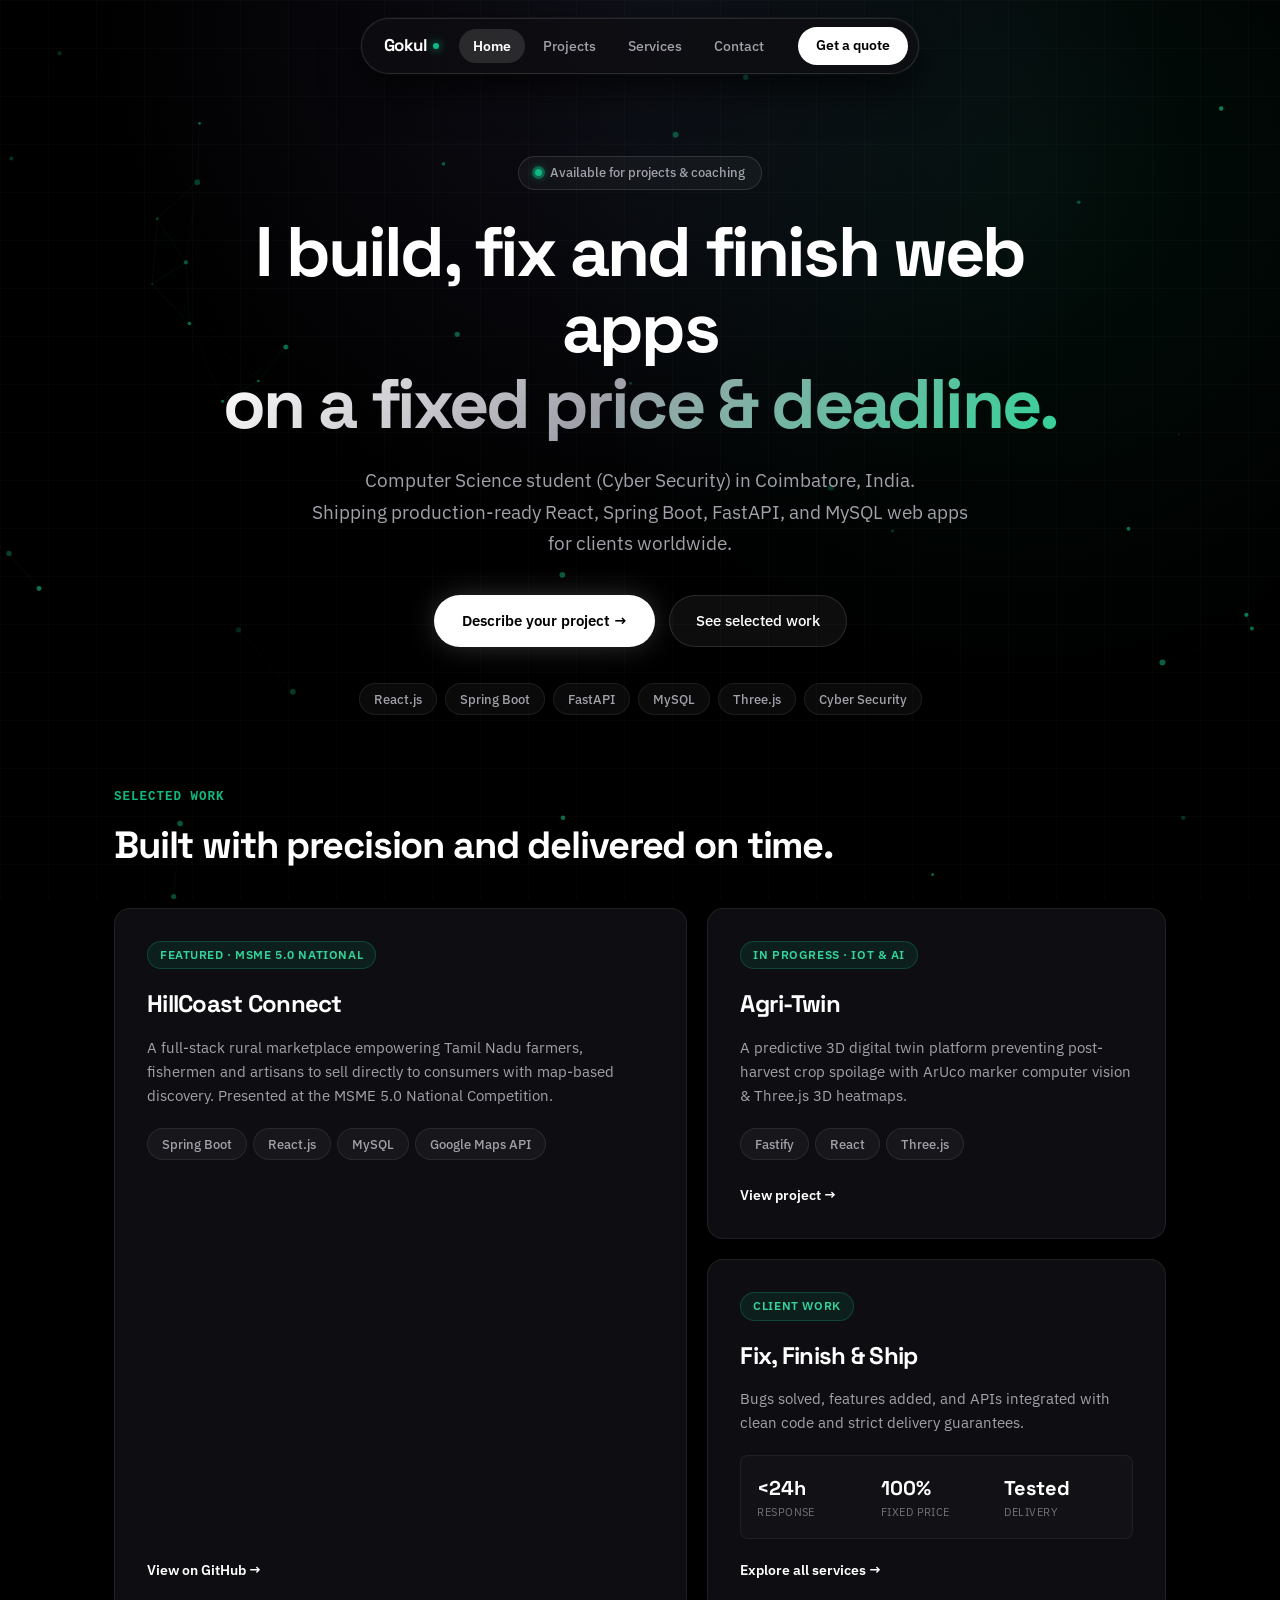
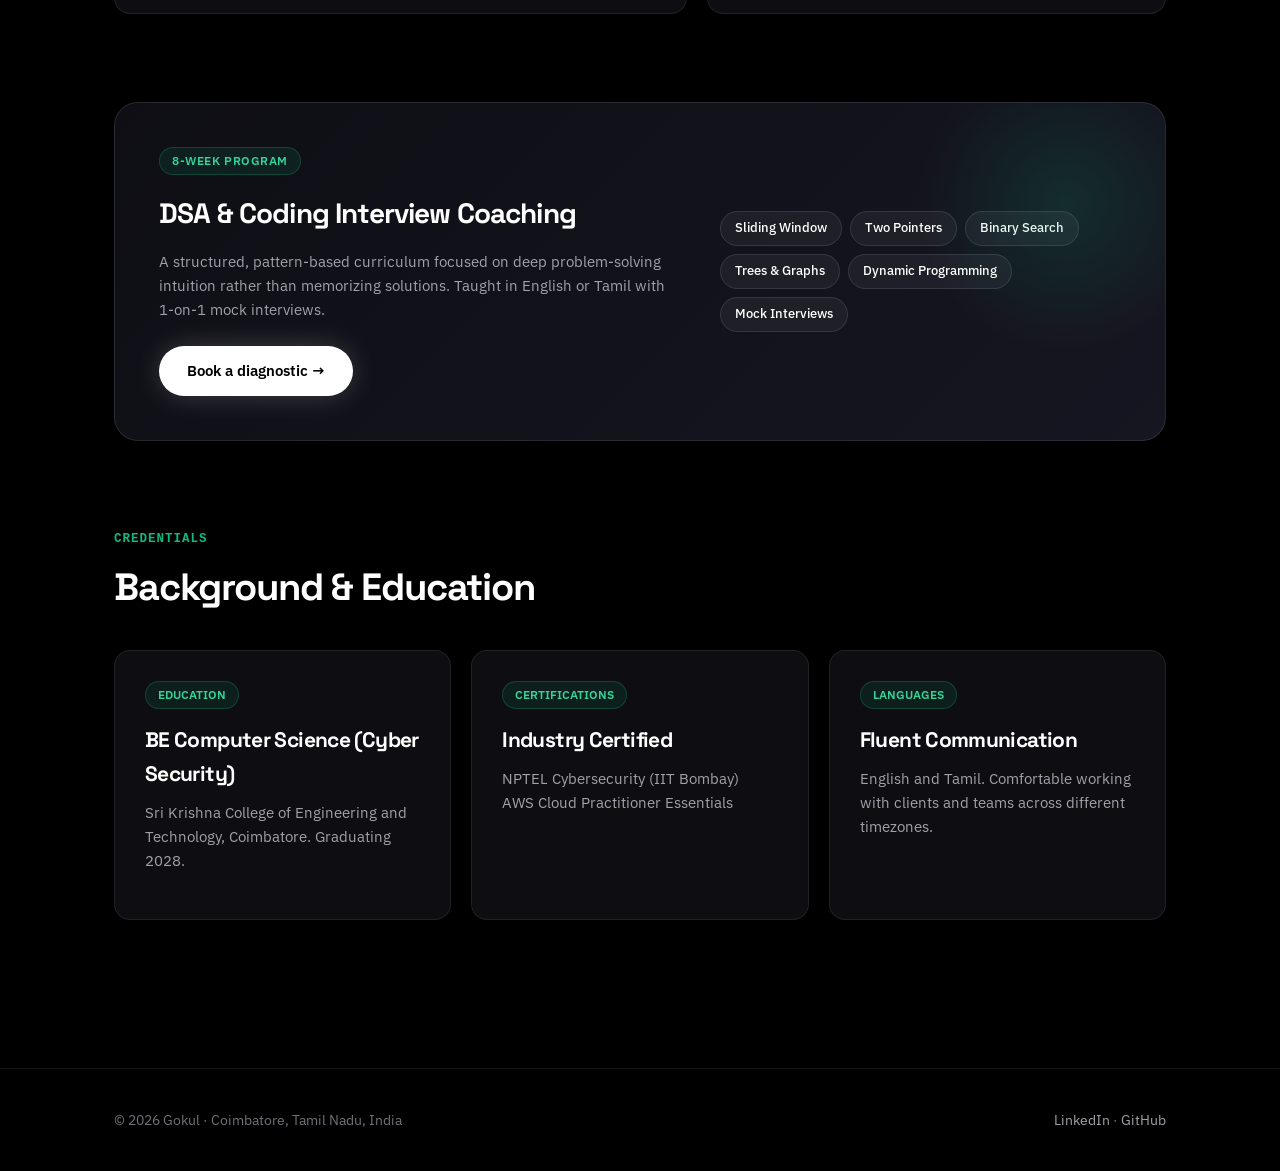
==== commit cf9ba9b0: "Implement authentic React Bits centered dark layout, floating pill nav dock, and Bento Grid showcase" ====
--- a/index.html
+++ b/index.html
@@ -3,94 +3,164 @@
 <head>
 <meta charset="utf-8">
 <meta name="viewport" content="width=device-width, initial-scale=1">
-<title>Gokul | Full-stack developer and DSA coach</title>
+<title>Gokul | Full-stack developer & Cyber Security</title>
 <meta name="description" content="Full-stack developer and DSA coach. I build, fix and finish web apps on a fixed price and deadline.">
 <link rel="preconnect" href="https://fonts.googleapis.com">
-<link rel="stylesheet" href="https://fonts.googleapis.com/css2?family=IBM+Plex+Sans:wght@400;500&family=Space+Grotesk:wght@500;700&display=swap">
+<link rel="stylesheet" href="https://fonts.googleapis.com/css2?family=IBM+Plex+Sans:wght@400;500;600&family=Space+Grotesk:wght@500;700;800&display=swap">
 <link rel="stylesheet" href="css/style.css">
 </head>
 <body>
-<header class="site-header"><div class="wrap bar">
-<a class="brand" href="index.html">Gokul</a>
-<button class="menu" aria-expanded="false" aria-controls="nav">Menu</button>
-<nav id="nav" aria-label="Main"><a href="index.html" aria-current="page">Home</a><a href="projects.html">Projects</a><a href="services.html">Services</a><a href="contact.html">Contact</a></nav>
-</div></header>
+
+<header class="site-header">
+  <div class="nav-dock">
+    <a class="brand" href="index.html">Gokul<span class="dot"></span></a>
+    <nav id="nav" aria-label="Main">
+      <a href="index.html" aria-current="page">Home</a>
+      <a href="projects.html">Projects</a>
+      <a href="services.html">Services</a>
+      <a href="contact.html">Contact</a>
+    </nav>
+    <a class="dock-cta" href="contact.html">Get a quote</a>
+    <button class="menu" aria-expanded="false" aria-controls="nav">Menu</button>
+  </div>
+</header>
+
 <main>
+  <!-- React Bits Signature Centered Hero -->
+  <section class="hero-centered">
+    <div class="hero-badge">
+      <span class="badge-dot"></span>
+      <span>Available for projects &amp; coaching</span>
+    </div>
 
-<section class="wrap hero hero-split">
-<div class="hero-content">
-<div class="status-badge"><span class="status-dot"></span> Available for projects &amp; coaching</div>
-<p class="eyebrow">Full-stack developer &middot; Cyber Security</p>
-<h1>I build, fix and scale web apps on a <span class="gradient-text">fixed price &amp; deadline</span>.</h1>
-<p class="lead">Computer Science student (Cyber Security) in Coimbatore, India, engineering production-ready web apps with React, Spring Boot, FastAPI and MySQL.</p>
-<div class="actions">
-<a class="btn" href="contact.html">Describe your project</a>
-<a class="btn ghost" href="projects.html">Explore work</a>
-</div>
-<div class="hero-tech-strip">
-<span class="tech-tag">React.js</span>
-<span class="tech-tag">Spring Boot</span>
-<span class="tech-tag">FastAPI</span>
-<span class="tech-tag">MySQL</span>
-<span class="tech-tag">Three.js</span>
-<span class="tech-tag">Cyber Security</span>
-</div>
-</div>
-<div class="hero-visual">
-<div class="terminal-card card">
-<div class="terminal-header">
-<div class="terminal-dots">
-<span class="dot red"></span>
-<span class="dot yellow"></span>
-<span class="dot green"></span>
-</div>
-<span class="terminal-title">gokul@security-lab:~</span>
-<span class="terminal-badge">LIVE</span>
-</div>
-<div class="terminal-body">
-<p class="term-line"><span class="term-prompt">$</span> <span class="term-cmd">whoami</span></p>
-<p class="term-out">Gokulnathan B &mdash; Full-Stack &amp; Cybersec Engineer</p>
-<p class="term-line"><span class="term-prompt">$</span> <span class="term-cmd">cat active_stack.json</span></p>
-<pre class="term-code">{
-  "frontend": ["React", "Three.js", "TypeScript"],
-  "backend":  ["Spring Boot", "FastAPI"],
-  "database": ["MySQL", "Prisma"],
-  "focus":    "MSME 5.0 National Competitor"
-}</pre>
-<p class="term-line"><span class="term-prompt">$</span> <span class="term-cmd">status --all</span></p>
-<p class="term-out status-ok">&check; 100% Fixed-Price &amp; Deadline</p>
-<p class="term-out status-ok">&check; Replies within 24 Hours</p>
-</div>
-</div>
-</div>
-</section>
-<section class="block alt"><div class="wrap">
-<h2>What I do</h2>
-<div class="grid">
-<div class="card"><h3>Fix and finish web apps</h3><p>Bugs fixed and missing features shipped, tested before delivery.</p></div>
-<div class="card"><h3>Integrations and dashboards</h3><p>Connect your tools through APIs and replace messy spreadsheets with a web dashboard.</p></div>
-<div class="card"><h3>DSA and interview coaching</h3><p>An 8-week, pattern-based program with mock interviews and written feedback.</p></div>
-</div>
-<div class="actions"><a class="btn ghost" href="services.html">All services</a></div>
-</div></section>
-<section class="block"><div class="wrap">
-<h2>Featured project</h2>
-<div class="card"><p class="tag">Full-stack marketplace</p><h3>HillCoast Connect</h3>
-<p>A marketplace for Tamil Nadu farmers, fishermen and artisans, presented at the MSME 5.0 National Competition.</p>
-<p class="stack">Spring Boot &middot; React.js &middot; MySQL &middot; Google Maps API</p>
-<a class="more" href="projects.html">More projects</a></div>
-</div></section>
-<section class="block alt"><div class="wrap">
-<h2>Background</h2>
-<div class="grid">
-<div><h3>Education</h3><p>BE Computer Science and Engineering (Cyber Security), Sri Krishna College of Engineering and Technology, Coimbatore. Graduating 2028.</p></div>
-<div><h3>Certifications</h3><ul class="plain"><li>NPTEL Cybersecurity (IIT Bombay)</li><li>AWS Cloud Practitioner Essentials</li></ul></div>
-<div><h3>Languages</h3><p>English and Tamil.</p></div>
-</div>
-</div></section>
+    <h1 class="hero-title">
+      I build, fix and finish web apps<br>
+      <span class="gradient-text">on a fixed price &amp; deadline.</span>
+    </h1>
+
+    <p class="hero-sub">
+      Computer Science student (Cyber Security) in Coimbatore, India.<br>
+      Shipping production-ready React, Spring Boot, FastAPI, and MySQL web apps for clients worldwide.
+    </p>
+
+    <div class="hero-actions">
+      <a class="btn-primary" href="contact.html">Describe your project &rarr;</a>
+      <a class="btn-secondary" href="projects.html">See selected work</a>
+    </div>
+
+    <div class="hero-pills">
+      <span class="pill">React.js</span>
+      <span class="pill">Spring Boot</span>
+      <span class="pill">FastAPI</span>
+      <span class="pill">MySQL</span>
+      <span class="pill">Three.js</span>
+      <span class="pill">Cyber Security</span>
+    </div>
+  </section>
+
+  <!-- React Bits Bento Grid Showcase -->
+  <section class="wrap bento-section">
+    <div class="section-header">
+      <p class="section-tag">Selected Work</p>
+      <h2>Built with precision and delivered on time.</h2>
+    </div>
+
+    <div class="bento-grid">
+      <!-- Big Bento Card: HillCoast Connect -->
+      <article class="bento-card bento-wide">
+        <span class="bento-badge">Featured &middot; MSME 5.0 National</span>
+        <h3>HillCoast Connect</h3>
+        <p class="bento-desc">A full-stack rural marketplace empowering Tamil Nadu farmers, fishermen and artisans to sell directly to consumers with map-based discovery. Presented at the MSME 5.0 National Competition.</p>
+        <div class="stack">
+          <span class="pill">Spring Boot</span>
+          <span class="pill">React.js</span>
+          <span class="pill">MySQL</span>
+          <span class="pill">Google Maps API</span>
+        </div>
+        <a class="more" data-site="hillcoast" href="#">View on GitHub &rarr;</a>
+      </article>
+
+      <!-- Right Top: Agri-Twin -->
+      <article class="bento-card">
+        <span class="bento-badge">In Progress &middot; IoT &amp; AI</span>
+        <h3>Agri-Twin</h3>
+        <p class="bento-desc">A predictive 3D digital twin platform preventing post-harvest crop spoilage with ArUco marker computer vision &amp; Three.js 3D heatmaps.</p>
+        <div class="stack">
+          <span class="pill">Fastify</span>
+          <span class="pill">React</span>
+          <span class="pill">Three.js</span>
+        </div>
+        <a class="more" data-site="agritwin" href="#">View project &rarr;</a>
+      </article>
+
+      <!-- Right Bottom: Services Snapshot -->
+      <article class="bento-card">
+        <span class="bento-badge">Client Work</span>
+        <h3>Fix, Finish &amp; Ship</h3>
+        <p class="bento-desc">Bugs solved, features added, and APIs integrated with clean code and strict delivery guarantees.</p>
+        <div class="bento-stats">
+          <div class="stat"><span class="stat-num">&lt;24h</span><span class="stat-label">Response</span></div>
+          <div class="stat"><span class="stat-num">100%</span><span class="stat-label">Fixed Price</span></div>
+          <div class="stat"><span class="stat-num">Tested</span><span class="stat-label">Delivery</span></div>
+        </div>
+        <a class="more" href="services.html">Explore all services &rarr;</a>
+      </article>
+    </div>
+  </section>
+
+  <!-- DSA Coaching Banner -->
+  <section class="wrap block-section">
+    <div class="dsa-banner">
+      <div class="dsa-content">
+        <span class="bento-badge">8-Week Program</span>
+        <h2>DSA &amp; Coding Interview Coaching</h2>
+        <p>A structured, pattern-based curriculum focused on deep problem-solving intuition rather than memorizing solutions. Taught in English or Tamil with 1-on-1 mock interviews.</p>
+        <a class="btn-primary" href="contact.html">Book a diagnostic &rarr;</a>
+      </div>
+      <div class="dsa-topics">
+        <span class="topic-tag">Sliding Window</span>
+        <span class="topic-tag">Two Pointers</span>
+        <span class="topic-tag">Binary Search</span>
+        <span class="topic-tag">Trees &amp; Graphs</span>
+        <span class="topic-tag">Dynamic Programming</span>
+        <span class="topic-tag">Mock Interviews</span>
+      </div>
+    </div>
+  </section>
+
+  <!-- Background Section -->
+  <section class="wrap block-section">
+    <div class="section-header">
+      <p class="section-tag">Credentials</p>
+      <h2>Background &amp; Education</h2>
+    </div>
+    <div class="grid">
+      <div class="card">
+        <span class="tag">Education</span>
+        <h3>BE Computer Science (Cyber Security)</h3>
+        <p>Sri Krishna College of Engineering and Technology, Coimbatore. Graduating 2028.</p>
+      </div>
+      <div class="card">
+        <span class="tag">Certifications</span>
+        <h3>Industry Certified</h3>
+        <p>NPTEL Cybersecurity (IIT Bombay)<br>AWS Cloud Practitioner Essentials</p>
+      </div>
+      <div class="card">
+        <span class="tag">Languages</span>
+        <h3>Fluent Communication</h3>
+        <p>English and Tamil. Comfortable working with clients and teams across different timezones.</p>
+      </div>
+    </div>
+  </section>
 </main>
-<footer><div class="wrap"><span>&copy; <span id="year"></span> Gokul &middot; Coimbatore, Tamil Nadu, India</span>
-<span><a data-site="linkedin" href="#">LinkedIn</a> <a data-site="github" href="#">GitHub</a></span></div></footer>
+
+<footer>
+  <div class="wrap">
+    <span>&copy; <span id="year"></span> Gokul &middot; Coimbatore, Tamil Nadu, India</span>
+    <span><a data-site="linkedin" href="#">LinkedIn</a> &middot; <a data-site="github" href="#">GitHub</a></span>
+  </div>
+</footer>
+
 <script src="js/config.js"></script>
 <script src="js/main.js"></script>
 </body>
--- a/css/style.css
+++ b/css/style.css
@@ -1,460 +1,544 @@
 :root {
-  --bg: #07090E;
-  --surface: #0D121D;
-  --surface-card: #0F1626;
-  --surface-alt: #162032;
-  --ink: #F8FAFC;
-  --ink-light: #94A3B8;
-  --mute: #64748B;
+  --bg: #000000;
+  --surface: #0A0A0C;
+  --surface-card: #0E0E12;
+  --surface-alt: #14141A;
+  --ink: #FFFFFF;
+  --ink-muted: #A1A1AA;
+  --ink-dim: #71717A;
   --line: rgba(255, 255, 255, 0.08);
-  --line-hover: rgba(16, 185, 129, 0.35);
+  --line-hover: rgba(255, 255, 255, 0.22);
   --accent: #10B981;
-  --accent-cyan: #06B6D4;
-  --accent-hover: #059669;
-  --accent-light: rgba(16, 185, 129, 0.12);
-  --accent-glow: rgba(16, 185, 129, 0.25);
-  --card-shadow: 0 4px 20px -2px rgba(0, 0, 0, 0.5);
-  --card-hover-shadow: 0 20px 35px -5px rgba(0, 0, 0, 0.7), 0 0 25px -5px rgba(16, 185, 129, 0.25);
+  --accent-glow: rgba(16, 185, 129, 0.35);
   --radius-sm: 8px;
-  --radius-md: 14px;
-  --radius-lg: 20px;
+  --radius-md: 16px;
+  --radius-lg: 24px;
   --radius-full: 9999px;
 }
 
 * { box-sizing: border-box; }
 
-/* React Bits Dark Grid Background */
 body {
   margin: 0;
   background-color: var(--bg);
   background-image: 
-    radial-gradient(circle at 50% -10%, rgba(16, 185, 129, 0.15) 0%, transparent 60%),
-    radial-gradient(circle at 100% 60%, rgba(6, 182, 212, 0.08) 0%, transparent 50%),
-    linear-gradient(to right, rgba(255, 255, 255, 0.03) 1px, transparent 1px),
-    linear-gradient(to bottom, rgba(255, 255, 255, 0.03) 1px, transparent 1px);
+    radial-gradient(circle at 50% 0%, rgba(120, 119, 198, 0.12) 0%, transparent 50%),
+    radial-gradient(circle at 80% 20%, rgba(16, 185, 129, 0.08) 0%, transparent 40%),
+    linear-gradient(to right, rgba(255, 255, 255, 0.02) 1px, transparent 1px),
+    linear-gradient(to bottom, rgba(255, 255, 255, 0.02) 1px, transparent 1px);
   background-size: 100% 100%, 100% 100%, 48px 48px, 48px 48px;
   background-attachment: fixed;
   color: var(--ink);
-  font: 16px/1.65 'IBM Plex Sans', -apple-system, BlinkMacSystemFont, 'Segoe UI', Roboto, sans-serif;
+  font: 16px/1.6 'IBM Plex Sans', -apple-system, BlinkMacSystemFont, 'Segoe UI', Roboto, sans-serif;
   -webkit-font-smoothing: antialiased;
   min-height: 100vh;
 }
 
 h1, h2, h3, .brand {
   font-family: 'Space Grotesk', -apple-system, BlinkMacSystemFont, system-ui, sans-serif;
-  line-height: 1.15;
+  letter-spacing: -0.03em;
   margin: 0;
-  letter-spacing: -0.02em;
 }
 
 a { color: inherit; }
 
 :focus-visible {
-  outline: 3px solid var(--accent);
-  outline-offset: 3px;
+  outline: 2px solid #FFFFFF;
+  outline-offset: 2px;
 }
 
 .wrap {
-  max-width: 1140px;
+  max-width: 1100px;
   margin: 0 auto;
   padding: 0 24px;
 }
 
-/* Header */
+/* React Bits Floating Pill Nav Dock */
 .site-header {
-  background: rgba(7, 9, 14, 0.85);
+  position: sticky;
+  top: 18px;
+  z-index: 100;
+  display: flex;
+  justify-content: center;
+  padding: 0 20px;
+  background: transparent;
+  border: none;
+}
+
+.nav-dock {
+  display: flex;
+  align-items: center;
+  gap: 20px;
+  background: rgba(14, 14, 18, 0.75);
   backdrop-filter: blur(20px);
   -webkit-backdrop-filter: blur(20px);
-  border-bottom: 1px solid var(--line);
-  position: sticky;
-  top: 0;
-  z-index: 50;
-  transition: all 0.2s ease;
-}
-
-.bar {
-  display: flex;
-  align-items: center;
-  justify-content: space-between;
-  min-height: 72px;
-  gap: 16px;
+  border: 1px solid rgba(255, 255, 255, 0.12);
+  border-radius: var(--radius-full);
+  padding: 8px 10px 8px 22px;
+  box-shadow: 0 16px 40px rgba(0, 0, 0, 0.7), 0 0 0 1px rgba(255, 255, 255, 0.05);
+  transition: border-color 0.2s ease;
+}
+
+.nav-dock:hover {
+  border-color: rgba(255, 255, 255, 0.2);
 }
 
 .brand {
-  font-size: 21px;
+  font-size: 17px;
   font-weight: 700;
   text-decoration: none;
   display: inline-flex;
   align-items: center;
-  gap: 8px;
-  color: var(--ink);
-}
-
-.brand::after {
-  content: '';
-  width: 8px;
-  height: 8px;
+  gap: 6px;
+  color: #FFFFFF;
+}
+
+.brand .dot {
+  width: 6px;
+  height: 6px;
   background: var(--accent);
   border-radius: 50%;
-  display: inline-block;
-  box-shadow: 0 0 10px var(--accent);
+  box-shadow: 0 0 8px var(--accent);
 }
 
 nav {
   display: flex;
-  gap: 8px;
+  gap: 4px;
   align-items: center;
 }
 
 nav a {
   text-decoration: none;
-  color: var(--ink-light);
+  color: var(--ink-muted);
+  font-size: 14px;
   font-weight: 500;
-  font-size: 15px;
-  padding: 8px 16px;
-  border-radius: var(--radius-sm);
+  padding: 6px 14px;
+  border-radius: var(--radius-full);
   transition: all 0.2s ease;
-  border: 1px solid transparent;
 }
 
 nav a:hover {
-  color: var(--ink);
-  background: rgba(255, 255, 255, 0.05);
-  border-color: rgba(255, 255, 255, 0.08);
+  color: #FFFFFF;
+  background: rgba(255, 255, 255, 0.08);
 }
 
 nav a[aria-current] {
   color: #FFFFFF;
-  background: rgba(16, 185, 129, 0.15);
-  border-color: rgba(16, 185, 129, 0.35);
+  background: rgba(255, 255, 255, 0.12);
   font-weight: 600;
-  box-shadow: 0 0 15px -3px rgba(16, 185, 129, 0.3);
+}
+
+.dock-cta {
+  background: #FFFFFF;
+  color: #000000;
+  font-size: 13.5px;
+  font-weight: 600;
+  text-decoration: none;
+  padding: 8px 18px;
+  border-radius: var(--radius-full);
+  transition: all 0.2s ease;
+  white-space: nowrap;
+}
+
+.dock-cta:hover {
+  background: #E4E4E7;
+  transform: translateY(-1px);
 }
 
 .menu {
   display: none;
-  min-height: 44px;
-  padding: 0 16px;
+  background: none;
   border: 1px solid var(--line);
-  background: var(--surface);
-  color: var(--ink);
+  color: #FFFFFF;
+  padding: 6px 12px;
+  border-radius: var(--radius-full);
   font: inherit;
-  font-weight: 500;
-  border-radius: var(--radius-sm);
+  font-size: 13px;
   cursor: pointer;
 }
 
-/* React Bits "StarBorder" Status Badge */
-.status-badge {
+/* React Bits Centered Hero Section */
+.hero-centered {
+  text-align: center;
+  padding: 100px 24px 72px;
+  max-width: 920px;
+  margin: 0 auto;
+  display: flex;
+  flex-direction: column;
+  align-items: center;
+}
+
+/* React Bits Introducing Pill */
+.hero-badge {
   display: inline-flex;
   align-items: center;
   gap: 8px;
-  padding: 6px 14px;
-  background: rgba(16, 185, 129, 0.08);
-  border: 1px solid rgba(16, 185, 129, 0.3);
+  padding: 6px 16px;
+  background: rgba(255, 255, 255, 0.04);
+  border: 1px solid rgba(255, 255, 255, 0.12);
   border-radius: var(--radius-full);
   font-size: 13px;
   font-weight: 500;
-  color: #34D399;
-  box-shadow: 0 0 20px -5px rgba(16, 185, 129, 0.3);
+  color: var(--ink-muted);
+  text-decoration: none;
+  transition: all 0.25s ease;
+  cursor: default;
   margin-bottom: 24px;
-  transition: all 0.2s ease;
-}
-
-.status-badge:hover {
-  transform: translateY(-1px);
-  border-color: #34D399;
-  box-shadow: 0 0 25px -3px rgba(16, 185, 129, 0.5);
-}
-
-.status-dot {
-  width: 8px;
-  height: 8px;
+}
+
+.hero-badge:hover {
+  background: rgba(255, 255, 255, 0.08);
+  border-color: rgba(255, 255, 255, 0.25);
+  color: #FFFFFF;
+}
+
+.badge-dot {
+  width: 7px;
+  height: 7px;
   background: #10B981;
   border-radius: 50%;
+  box-shadow: 0 0 10px #10B981;
   position: relative;
 }
 
-.status-dot::after {
+.badge-dot::after {
   content: '';
   position: absolute;
   inset: -3px;
   border-radius: 50%;
-  background: rgba(16, 185, 129, 0.5);
-  animation: status-pulse 2s infinite ease-in-out;
-}
-
-@keyframes status-pulse {
-  0% { transform: scale(0.9); opacity: 0.9; }
+  background: rgba(16, 185, 129, 0.4);
+  animation: pulse 2s infinite ease-in-out;
+}
+
+@keyframes pulse {
+  0%, 100% { transform: scale(1); opacity: 0.8; }
   50% { transform: scale(1.8); opacity: 0; }
-  100% { transform: scale(0.9); opacity: 0.9; }
-}
-
-.eyebrow {
-  font-size: 13px;
-  font-weight: 600;
-  letter-spacing: .08em;
-  text-transform: uppercase;
-  color: var(--accent);
-  margin: 0 0 16px;
-  font-family: 'Space Grotesk', monospace, sans-serif;
-}
-
-/* Hero Section Split Layout */
-.hero {
-  padding-top: 80px;
-  padding-bottom: 80px;
-}
-
-.hero-split {
-  display: grid;
-  grid-template-columns: 1.15fr 0.85fr;
-  align-items: center;
-  gap: 56px;
-}
-
-h1 {
-  font-size: clamp(38px, 5.2vw, 58px);
-  font-weight: 700;
-  letter-spacing: -0.03em;
-  line-height: 1.14;
-  color: #FFFFFF;
-}
-
-/* React Bits "ShinyText" Animated Shimmer Gradient */
+}
+
+.hero-title {
+  font-size: clamp(42px, 6.2vw, 70px);
+  font-weight: 800;
+  line-height: 1.08;
+  letter-spacing: -0.04em;
+  color: #FFFFFF;
+  margin: 0 0 24px;
+  max-width: 880px;
+}
+
 .gradient-text {
-  background: linear-gradient(
-    110deg,
-    #34D399 0%,
-    #38BDF8 25%,
-    #A7F3D0 50%,
-    #38BDF8 75%,
-    #34D399 100%
-  );
-  background-size: 200% auto;
+  background: linear-gradient(135deg, #FFFFFF 0%, #A1A1AA 45%, #34D399 100%);
   -webkit-background-clip: text;
   -webkit-text-fill-color: transparent;
-  animation: shinySweep 4.5s linear infinite;
   display: inline-block;
-  font-weight: 800;
-}
-
-@keyframes shinySweep {
-  to {
-    background-position: 200% center;
-  }
+}
+
+.hero-sub {
+  font-size: clamp(16px, 2vw, 19px);
+  color: var(--ink-muted);
+  line-height: 1.65;
+  max-width: 660px;
+  margin: 0 0 36px;
+}
+
+.hero-actions {
+  display: flex;
+  gap: 14px;
+  justify-content: center;
+  flex-wrap: wrap;
+  margin-bottom: 36px;
+}
+
+/* React Bits Buttons */
+.btn-primary {
+  display: inline-flex;
+  align-items: center;
+  gap: 8px;
+  background: #FFFFFF;
+  color: #000000;
+  font-weight: 600;
+  font-size: 15px;
+  padding: 13px 28px;
+  border-radius: var(--radius-full);
+  text-decoration: none;
+  transition: all 0.2s ease;
+  box-shadow: 0 0 30px -4px rgba(255, 255, 255, 0.25);
+  cursor: pointer;
+  border: none;
+}
+
+.btn-primary:hover {
+  background: #F4F4F5;
+  transform: translateY(-2px);
+  box-shadow: 0 0 40px rgba(255, 255, 255, 0.4);
+}
+
+.btn-secondary {
+  display: inline-flex;
+  align-items: center;
+  gap: 8px;
+  background: rgba(255, 255, 255, 0.05);
+  color: #FFFFFF;
+  font-weight: 500;
+  font-size: 15px;
+  padding: 13px 26px;
+  border-radius: var(--radius-full);
+  border: 1px solid rgba(255, 255, 255, 0.12);
+  text-decoration: none;
+  transition: all 0.2s ease;
+  cursor: pointer;
+}
+
+.btn-secondary:hover {
+  background: rgba(255, 255, 255, 0.1);
+  border-color: rgba(255, 255, 255, 0.25);
+  transform: translateY(-2px);
+}
+
+.hero-pills {
+  display: flex;
+  gap: 8px;
+  flex-wrap: wrap;
+  justify-content: center;
+  max-width: 700px;
+}
+
+.pill {
+  font-size: 12.5px;
+  font-weight: 500;
+  color: var(--ink-muted);
+  background: rgba(255, 255, 255, 0.04);
+  border: 1px solid rgba(255, 255, 255, 0.08);
+  border-radius: var(--radius-full);
+  padding: 5px 14px;
+  transition: all 0.2s ease;
+}
+
+.pill:hover {
+  color: #FFFFFF;
+  background: rgba(255, 255, 255, 0.08);
+  border-color: rgba(255, 255, 255, 0.2);
+}
+
+/* Sections */
+.bento-section, .block-section {
+  padding-bottom: 88px;
+}
+
+.section-header {
+  margin-bottom: 32px;
+}
+
+.section-tag {
+  font-size: 12.5px;
+  font-weight: 600;
+  text-transform: uppercase;
+  letter-spacing: 0.08em;
+  color: var(--accent);
+  margin: 0 0 8px;
+  font-family: monospace;
 }
 
 h2 {
-  font-size: clamp(26px, 4vw, 36px);
-  letter-spacing: -0.02em;
-  margin-bottom: 32px;
-  color: #FFFFFF;
-}
-
-h3 {
+  font-size: clamp(28px, 4vw, 38px);
+  font-weight: 700;
+  color: #FFFFFF;
+}
+
+/* React Bits Bento Grid */
+.bento-grid {
+  display: grid;
+  grid-template-columns: 1.25fr 1fr;
+  grid-template-rows: auto auto;
+  gap: 20px;
+}
+
+.bento-wide {
+  grid-row: span 2;
+}
+
+.bento-card {
+  position: relative;
+  overflow: hidden;
+  background: var(--surface-card);
+  border: 1px solid var(--line);
+  border-radius: var(--radius-md);
+  padding: 32px;
+  display: flex;
+  flex-direction: column;
+  transition: transform 0.25s ease, border-color 0.25s ease, box-shadow 0.25s ease;
+}
+
+/* React Bits Spotlight Glow */
+.bento-card::before {
+  content: '';
+  position: absolute;
+  inset: 0;
+  background: radial-gradient(400px circle at var(--mouse-x, -999px) var(--mouse-y, -999px), rgba(255, 255, 255, 0.06), transparent 70%);
+  opacity: 0;
+  transition: opacity 0.3s ease;
+  pointer-events: none;
+  z-index: 1;
+}
+
+.bento-card:hover::before {
+  opacity: 1;
+}
+
+.bento-card > * {
+  position: relative;
+  z-index: 2;
+}
+
+.bento-card:hover {
+  transform: translateY(-3px);
+  border-color: var(--line-hover);
+  box-shadow: 0 20px 40px -15px rgba(0, 0, 0, 0.8), 0 0 25px -5px rgba(255, 255, 255, 0.05);
+}
+
+.bento-badge {
+  display: inline-flex;
+  align-items: center;
+  width: fit-content;
+  font-size: 11.5px;
+  font-weight: 600;
+  text-transform: uppercase;
+  letter-spacing: 0.05em;
+  color: #34D399;
+  background: rgba(16, 185, 129, 0.1);
+  border: 1px solid rgba(16, 185, 129, 0.25);
+  border-radius: var(--radius-full);
+  padding: 4px 12px;
+  margin-bottom: 16px;
+}
+
+.bento-card h3 {
+  font-size: 24px;
+  font-weight: 700;
+  color: #FFFFFF;
+  margin-bottom: 12px;
+}
+
+.bento-desc {
+  font-size: 15px;
+  color: var(--ink-muted);
+  line-height: 1.6;
+  margin: 0 0 20px;
+}
+
+.stack {
+  display: flex;
+  flex-wrap: wrap;
+  gap: 6px;
+  margin-bottom: 24px;
+}
+
+.bento-card a.more {
+  margin-top: auto;
+  font-size: 14px;
+  font-weight: 600;
+  color: #FFFFFF;
+  text-decoration: none;
+  display: inline-flex;
+  align-items: center;
+  gap: 6px;
+  transition: gap 0.2s ease, color 0.2s ease;
+}
+
+.bento-card a.more:hover {
+  color: #34D399;
+  gap: 10px;
+}
+
+.bento-stats {
+  display: grid;
+  grid-template-columns: repeat(3, 1fr);
+  gap: 12px;
+  padding: 16px;
+  background: rgba(255, 255, 255, 0.02);
+  border: 1px solid rgba(255, 255, 255, 0.06);
+  border-radius: var(--radius-sm);
+  margin-bottom: 20px;
+}
+
+.stat {
+  display: flex;
+  flex-direction: column;
+}
+
+.stat-num {
   font-size: 20px;
-  letter-spacing: -0.01em;
-  margin-bottom: 8px;
-  color: #FFFFFF;
-}
-
-.lead {
-  font-size: 18px;
-  line-height: 1.65;
-  color: var(--ink-light);
-  margin: 24px 0 0;
-}
-
-.actions {
-  display: flex;
-  flex-wrap: wrap;
-  gap: 16px;
-  margin-top: 36px;
-}
-
-.hero-tech-strip {
+  font-weight: 700;
+  color: #FFFFFF;
+  font-family: 'Space Grotesk', sans-serif;
+}
+
+.stat-label {
+  font-size: 11px;
+  color: var(--ink-dim);
+  text-transform: uppercase;
+  letter-spacing: 0.04em;
+}
+
+/* DSA Banner Card */
+.dsa-banner {
+  background: linear-gradient(135deg, #0E0E14 0%, #161622 100%);
+  border: 1px solid rgba(255, 255, 255, 0.1);
+  border-radius: var(--radius-lg);
+  padding: 44px;
+  display: grid;
+  grid-template-columns: 1.3fr 1fr;
+  gap: 40px;
+  align-items: center;
+  position: relative;
+  overflow: hidden;
+}
+
+.dsa-banner::before {
+  content: '';
+  position: absolute;
+  top: -50px;
+  right: -50px;
+  width: 300px;
+  height: 300px;
+  background: radial-gradient(circle, rgba(16, 185, 129, 0.15) 0%, transparent 70%);
+  pointer-events: none;
+}
+
+.dsa-banner h2 {
+  font-size: 28px;
+  margin-bottom: 14px;
+}
+
+.dsa-banner p {
+  color: var(--ink-muted);
+  font-size: 15px;
+  line-height: 1.6;
+  margin: 0 0 24px;
+}
+
+.dsa-topics {
   display: flex;
   flex-wrap: wrap;
   gap: 8px;
-  margin-top: 32px;
-}
-
-.tech-tag {
+}
+
+.topic-tag {
   font-size: 13px;
   font-weight: 500;
-  color: var(--ink-light);
-  background: rgba(255, 255, 255, 0.04);
-  border: 1px solid rgba(255, 255, 255, 0.08);
-  border-radius: var(--radius-full);
-  padding: 4px 12px;
-  transition: all 0.2s ease;
-}
-
-.tech-tag:hover {
-  color: #34D399;
-  border-color: rgba(16, 185, 129, 0.4);
-  background: rgba(16, 185, 129, 0.08);
-}
-
-/* React Bits Terminal Code Showcase Card */
-.terminal-card {
-  background: #090D16;
-  border: 1px solid rgba(255, 255, 255, 0.12);
-  border-radius: var(--radius-md);
-  box-shadow: 0 25px 50px -12px rgba(0, 0, 0, 0.8), 0 0 30px -5px rgba(16, 185, 129, 0.15);
-  overflow: hidden;
-  transition: transform 0.25s ease, box-shadow 0.25s ease, border-color 0.25s ease;
-}
-
-.terminal-card:hover {
-  transform: translateY(-4px);
-  border-color: rgba(16, 185, 129, 0.4);
-  box-shadow: 0 30px 60px -12px rgba(0, 0, 0, 0.9), 0 0 45px -5px rgba(16, 185, 129, 0.3);
-}
-
-.terminal-header {
-  display: flex;
-  align-items: center;
-  justify-content: space-between;
-  padding: 12px 18px;
-  background: rgba(255, 255, 255, 0.03);
-  border-bottom: 1px solid rgba(255, 255, 255, 0.08);
-}
-
-.terminal-dots {
-  display: flex;
-  gap: 7px;
-}
-
-.terminal-dots .dot {
-  width: 11px;
-  height: 11px;
-  border-radius: 50%;
-}
-
-.dot.red { background: #EF4444; }
-.dot.yellow { background: #F59E0B; }
-.dot.green { background: #10B981; }
-
-.terminal-title {
-  font-family: monospace;
-  font-size: 13px;
-  color: var(--mute);
-}
-
-.terminal-badge {
-  font-family: monospace;
-  font-size: 10px;
-  font-weight: 700;
-  color: #34D399;
-  background: rgba(16, 185, 129, 0.15);
-  padding: 2px 8px;
-  border-radius: 4px;
-  letter-spacing: 0.05em;
-}
-
-.terminal-body {
-  padding: 24px;
-  font-family: 'IBM Plex Mono', Consolas, Monaco, monospace;
-  font-size: 13.5px;
-  line-height: 1.65;
-  color: #CBD5E1;
-}
-
-.term-line {
-  margin: 0 0 6px;
-  display: flex;
-  gap: 8px;
-}
-
-.term-prompt {
-  color: #34D399;
-  font-weight: 700;
-}
-
-.term-cmd {
-  color: #F8FAFC;
-}
-
-.term-out {
-  color: var(--ink-light);
-  margin: 0 0 16px;
-  padding-left: 16px;
-}
-
-.term-code {
-  background: rgba(0, 0, 0, 0.3);
-  border-left: 2px solid #34D399;
-  padding: 10px 14px;
-  margin: 8px 0 16px;
-  color: #38BDF8;
-  font-size: 13px;
-  border-radius: 0 6px 6px 0;
-  overflow-x: auto;
-}
-
-.status-ok {
-  color: #34D399;
-  font-weight: 500;
-}
-
-/* React Bits Magnet Button */
-.btn {
-  display: inline-flex;
-  align-items: center;
-  justify-content: center;
-  gap: 8px;
-  min-height: 48px;
-  padding: 0 24px;
-  background: linear-gradient(180deg, #10B981 0%, #059669 100%);
-  color: #FFFFFF;
-  border: 1px solid rgba(255, 255, 255, 0.15);
-  border-radius: var(--radius-sm);
-  font: 600 15px 'IBM Plex Sans', sans-serif;
-  text-decoration: none;
-  cursor: pointer;
-  box-shadow: 0 4px 14px rgba(16, 185, 129, 0.35);
-  transition: transform 0.15s cubic-bezier(0.2, 0, 0.2, 1), box-shadow 0.2s ease;
-  will-change: transform;
-}
-
-.btn:hover {
-  box-shadow: 0 6px 22px rgba(16, 185, 129, 0.55);
-  border-color: rgba(255, 255, 255, 0.3);
-}
-
-.btn.ghost {
-  background: rgba(255, 255, 255, 0.04);
-  color: #F8FAFC;
-  border: 1px solid rgba(255, 255, 255, 0.12);
-  box-shadow: 0 2px 6px rgba(0, 0, 0, 0.3);
-}
-
-.btn.ghost:hover {
-  background: rgba(255, 255, 255, 0.08);
-  border-color: rgba(255, 255, 255, 0.25);
-  color: #34D399;
-  box-shadow: 0 4px 14px rgba(0, 0, 0, 0.5);
-}
-
-/* Blocks */
-section.block {
-  padding: 80px 0;
-  border-top: 1px solid var(--line);
-}
-
-section.alt {
-  background: rgba(255, 255, 255, 0.015);
-}
-
+  color: #FFFFFF;
+  background: rgba(255, 255, 255, 0.05);
+  border: 1px solid rgba(255, 255, 255, 0.1);
+  border-radius: var(--radius-full);
+  padding: 6px 14px;
+}
+
+/* Simple grids for projects and services pages */
 .grid {
   display: grid;
-  grid-template-columns: repeat(auto-fit, minmax(280px, 1fr));
-  gap: 24px;
-}
-
-/* React Bits SpotlightCard */
+  grid-template-columns: repeat(auto-fit, minmax(300px, 1fr));
+  gap: 20px;
+}
+
 .card {
   position: relative;
   overflow: hidden;
@@ -462,180 +546,88 @@
   border: 1px solid var(--line);
   border-radius: var(--radius-md);
   padding: 30px;
-  box-shadow: var(--card-shadow);
-  transition: transform 0.25s cubic-bezier(0.16, 1, 0.3, 1), box-shadow 0.25s cubic-bezier(0.16, 1, 0.3, 1), border-color 0.25s ease;
   display: flex;
   flex-direction: column;
-}
-
-.card::before {
-  content: '';
-  position: absolute;
-  inset: 0;
-  background: radial-gradient(400px circle at var(--mouse-x, -999px) var(--mouse-y, -999px), rgba(16, 185, 129, 0.14), transparent 70%);
-  opacity: 0;
-  transition: opacity 0.3s ease;
-  pointer-events: none;
-  z-index: 1;
-}
-
-.card:hover::before {
-  opacity: 1;
-}
-
-.card > * {
-  position: relative;
-  z-index: 2;
+  transition: transform 0.25s ease, border-color 0.25s ease, box-shadow 0.25s ease;
 }
 
 .card:hover {
-  transform: translateY(-4px);
-  box-shadow: var(--card-hover-shadow);
+  transform: translateY(-3px);
   border-color: var(--line-hover);
+  box-shadow: 0 20px 40px -15px rgba(0, 0, 0, 0.8);
 }
 
 .card .tag {
   display: inline-flex;
   align-items: center;
   width: fit-content;
+  font-size: 11.5px;
+  font-weight: 600;
+  text-transform: uppercase;
+  color: #34D399;
+  background: rgba(16, 185, 129, 0.1);
+  border: 1px solid rgba(16, 185, 129, 0.25);
+  border-radius: var(--radius-full);
   padding: 4px 12px;
-  background: rgba(16, 185, 129, 0.12);
-  color: #34D399;
-  border: 1px solid rgba(16, 185, 129, 0.25);
-  border-radius: var(--radius-full);
-  font-size: 12px;
-  font-weight: 600;
-  letter-spacing: 0.02em;
-  margin: 0 0 14px;
+  margin-bottom: 14px;
+}
+
+.card h3 {
+  font-size: 21px;
+  font-weight: 700;
+  color: #FFFFFF;
+  margin-bottom: 10px;
 }
 
 .card p {
-  margin: 0 0 14px;
-  color: var(--ink-light);
+  color: var(--ink-muted);
   font-size: 15px;
   line-height: 1.6;
-}
-
-.stack {
-  font-size: 14px;
-  display: flex;
-  flex-wrap: wrap;
-  gap: 6px;
-  margin: 16px 0 20px;
-}
-
-.pill {
-  font-size: 12px;
-  font-weight: 500;
-  color: #E2E8F0;
-  background: rgba(255, 255, 255, 0.05);
-  border: 1px solid rgba(255, 255, 255, 0.1);
-  border-radius: 6px;
-  padding: 3px 8px;
-  transition: all 0.2s ease;
-}
-
-.card:hover .pill {
-  background: rgba(16, 185, 129, 0.1);
-  border-color: rgba(16, 185, 129, 0.3);
-  color: #34D399;
+  margin: 0 0 16px;
 }
 
 .card a.more {
   margin-top: auto;
+  font-size: 14px;
+  font-weight: 600;
+  color: #FFFFFF;
+  text-decoration: none;
+  transition: color 0.2s ease;
+}
+
+.card a.more:hover {
   color: #34D399;
-  font-weight: 600;
-  font-size: 14px;
-  text-decoration: none;
-  display: inline-flex;
-  align-items: center;
-  gap: 6px;
-  transition: gap 0.2s ease, color 0.2s ease;
-}
-
-.card a.more:hover {
-  color: #6EE7B7;
-  gap: 10px;
-}
-
-.card a.more::after {
-  content: '→';
-  font-weight: 600;
-  display: inline-block;
-  transition: transform 0.2s ease;
-}
-
-.card a.more:hover::after {
-  transform: translateX(3px);
-}
-
-/* Dark Accent Banner */
-.dark {
-  background: #090D16;
-  color: #F8FAFC;
-  border-radius: var(--radius-lg);
-  padding: 48px 40px;
-  border: 1px solid rgba(16, 185, 129, 0.25);
-  box-shadow: 0 20px 40px -5px rgba(0, 0, 0, 0.7), 0 0 35px -5px rgba(16, 185, 129, 0.2);
-  position: relative;
-  overflow: hidden;
-}
-
-.dark::before {
-  content: '';
-  position: absolute;
-  top: 0;
-  right: 0;
-  width: 380px;
-  height: 380px;
-  background: radial-gradient(circle, rgba(16, 185, 129, 0.25) 0%, transparent 70%);
-  pointer-events: none;
-}
-
-.dark p {
-  color: var(--ink-light);
-  max-width: 680px;
-  margin: 0 0 16px;
-}
-
-/* Steps list */
+}
+
+/* Process steps */
 ol.steps {
   list-style: none;
   counter-reset: step-counter;
   padding: 0;
   display: grid;
-  gap: 16px;
-  max-width: 680px;
+  gap: 14px;
 }
 
 ol.steps li {
   counter-increment: step-counter;
   display: flex;
-  align-items: flex-start;
+  align-items: center;
   gap: 16px;
   background: var(--surface-card);
   border: 1px solid var(--line);
   border-radius: var(--radius-sm);
-  padding: 16px 20px;
+  padding: 18px 24px;
   font-weight: 500;
-  color: var(--ink);
-  box-shadow: var(--card-shadow);
-  transition: transform 0.2s ease, border-color 0.2s ease;
-}
-
-ol.steps li:hover {
-  transform: translateX(4px);
-  border-color: rgba(16, 185, 129, 0.4);
+  color: #FFFFFF;
 }
 
 ol.steps li::before {
   content: counter(step-counter, decimal-leading-zero);
-  font-family: 'Space Grotesk', sans-serif;
+  font-family: monospace;
   font-size: 13px;
   font-weight: 700;
   color: #34D399;
   background: rgba(16, 185, 129, 0.12);
-  border: 1px solid rgba(16, 185, 129, 0.25);
   width: 32px;
   height: 32px;
   border-radius: 8px;
@@ -645,55 +637,44 @@
   flex-shrink: 0;
 }
 
-ul.plain {
-  margin: 0;
-  padding-left: 20px;
-  color: var(--ink-light);
-}
-
-ul.plain li {
-  margin-bottom: 8px;
-}
-
-/* Forms */
+/* Form */
 form {
   display: grid;
   gap: 20px;
-  max-width: 640px;
+  max-width: 600px;
   background: var(--surface-card);
   padding: 36px;
   border: 1px solid var(--line);
   border-radius: var(--radius-md);
-  box-shadow: var(--card-shadow);
 }
 
 label {
   display: grid;
-  gap: 6px;
-  font-size: 14px;
-  font-weight: 600;
-  color: var(--ink);
+  gap: 8px;
+  font-size: 13.5px;
+  font-weight: 500;
+  color: #FFFFFF;
 }
 
 input, select, textarea {
   font: inherit;
   padding: 12px 16px;
-  border: 1px solid var(--line);
+  border: 1px solid rgba(255, 255, 255, 0.12);
   border-radius: var(--radius-sm);
-  background: #090D16;
+  background: #000000;
   color: #FFFFFF;
   min-height: 48px;
-  transition: all 0.2s ease;
+  transition: border-color 0.2s ease, box-shadow 0.2s ease;
 }
 
 input:focus, select:focus, textarea:focus {
-  border-color: #34D399;
-  box-shadow: 0 0 0 4px var(--accent-glow);
+  border-color: #FFFFFF;
+  box-shadow: 0 0 0 2px rgba(255, 255, 255, 0.2);
   outline: none;
 }
 
 textarea {
-  min-height: 150px;
+  min-height: 140px;
   resize: vertical;
 }
 
@@ -710,23 +691,23 @@
   min-height: 24px;
   font-weight: 500;
   font-size: 14px;
-  color: var(--mute);
+  color: var(--ink-muted);
 }
 
 .contact-grid {
   display: grid;
-  grid-template-columns: minmax(0, 640px) 1fr;
+  grid-template-columns: minmax(0, 600px) 1fr;
   gap: 56px;
 }
 
 /* Footer */
 footer {
   border-top: 1px solid var(--line);
-  padding: 36px 0;
+  padding: 40px 0;
   font-size: 14px;
-  color: var(--mute);
-  margin-top: 48px;
-  background: rgba(7, 9, 14, 0.85);
+  color: var(--ink-dim);
+  margin-top: 60px;
+  background: #000000;
 }
 
 footer .wrap {
@@ -739,37 +720,40 @@
 
 footer a {
   text-decoration: none;
+  color: var(--ink-muted);
   transition: color 0.2s ease;
 }
 
 footer a:hover {
-  color: #34D399;
+  color: #FFFFFF;
 }
 
 /* Responsive */
-@media (max-width: 900px) {
-  .hero-split { grid-template-columns: 1fr; gap: 48px; }
+@media (max-width: 860px) {
+  .bento-grid { grid-template-columns: 1fr; }
+  .bento-wide { grid-row: auto; }
+  .dsa-banner { grid-template-columns: 1fr; }
   .contact-grid { grid-template-columns: 1fr; gap: 40px; }
 }
 
 @media (max-width: 720px) {
   .menu { display: block; }
+  .dock-cta { display: none; }
   nav {
     display: none;
     position: absolute;
-    left: 0;
-    right: 0;
-    top: 72px;
-    background: #0D121D;
-    border-bottom: 1px solid var(--line);
+    left: 20px;
+    right: 20px;
+    top: 64px;
+    background: #0E0E12;
+    border: 1px solid var(--line);
+    border-radius: var(--radius-md);
     flex-direction: column;
-    gap: 4px;
-    padding: 12px 24px 20px;
-    box-shadow: 0 8px 24px rgba(0, 0, 0, 0.7);
+    padding: 12px;
+    box-shadow: 0 16px 40px rgba(0, 0, 0, 0.9);
   }
   nav.open { display: flex; }
-  nav a { padding: 12px 14px; width: 100%; }
-  .hero { padding-top: 56px; }
-  form { padding: 24px 20px; }
-  .dark { padding: 36px 24px; }
-}
+  nav a { width: 100%; padding: 10px 14px; }
+  .hero-centered { padding-top: 60px; }
+  form { padding: 24px 18px; }
+}
